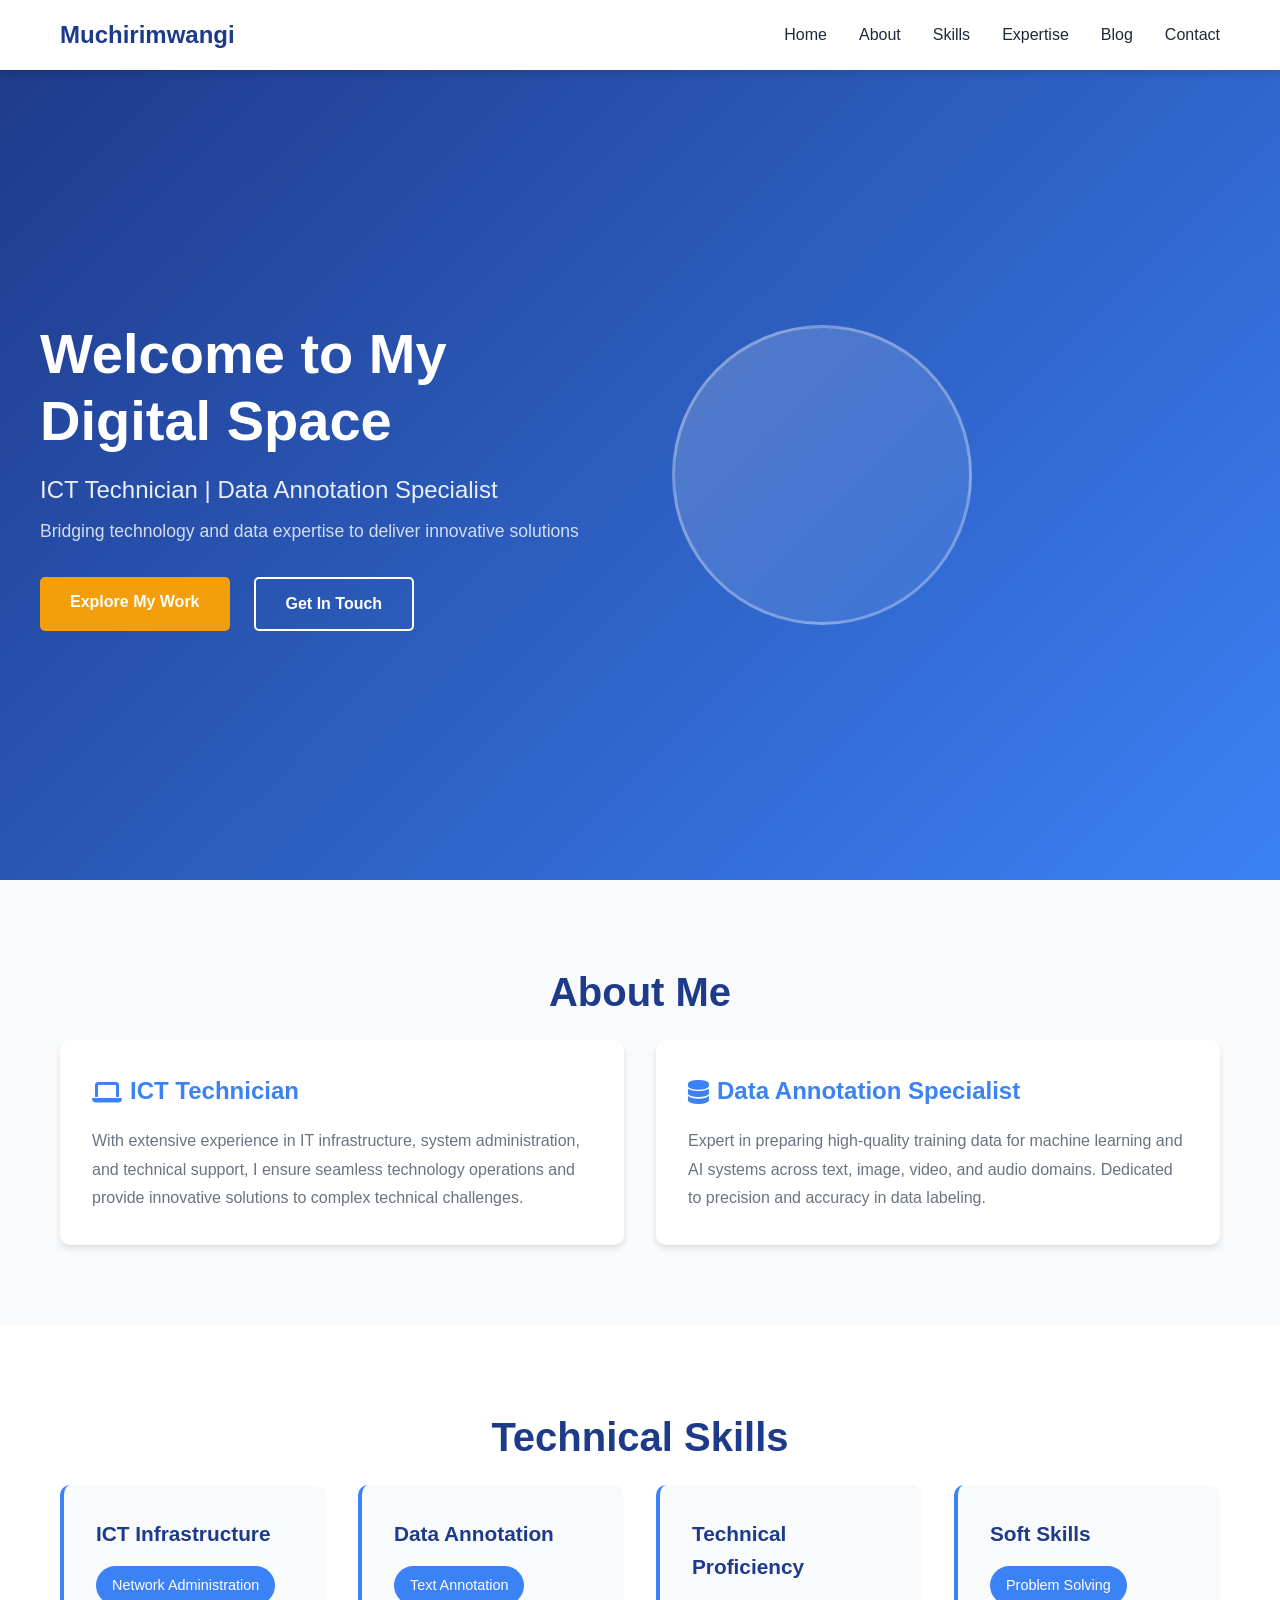
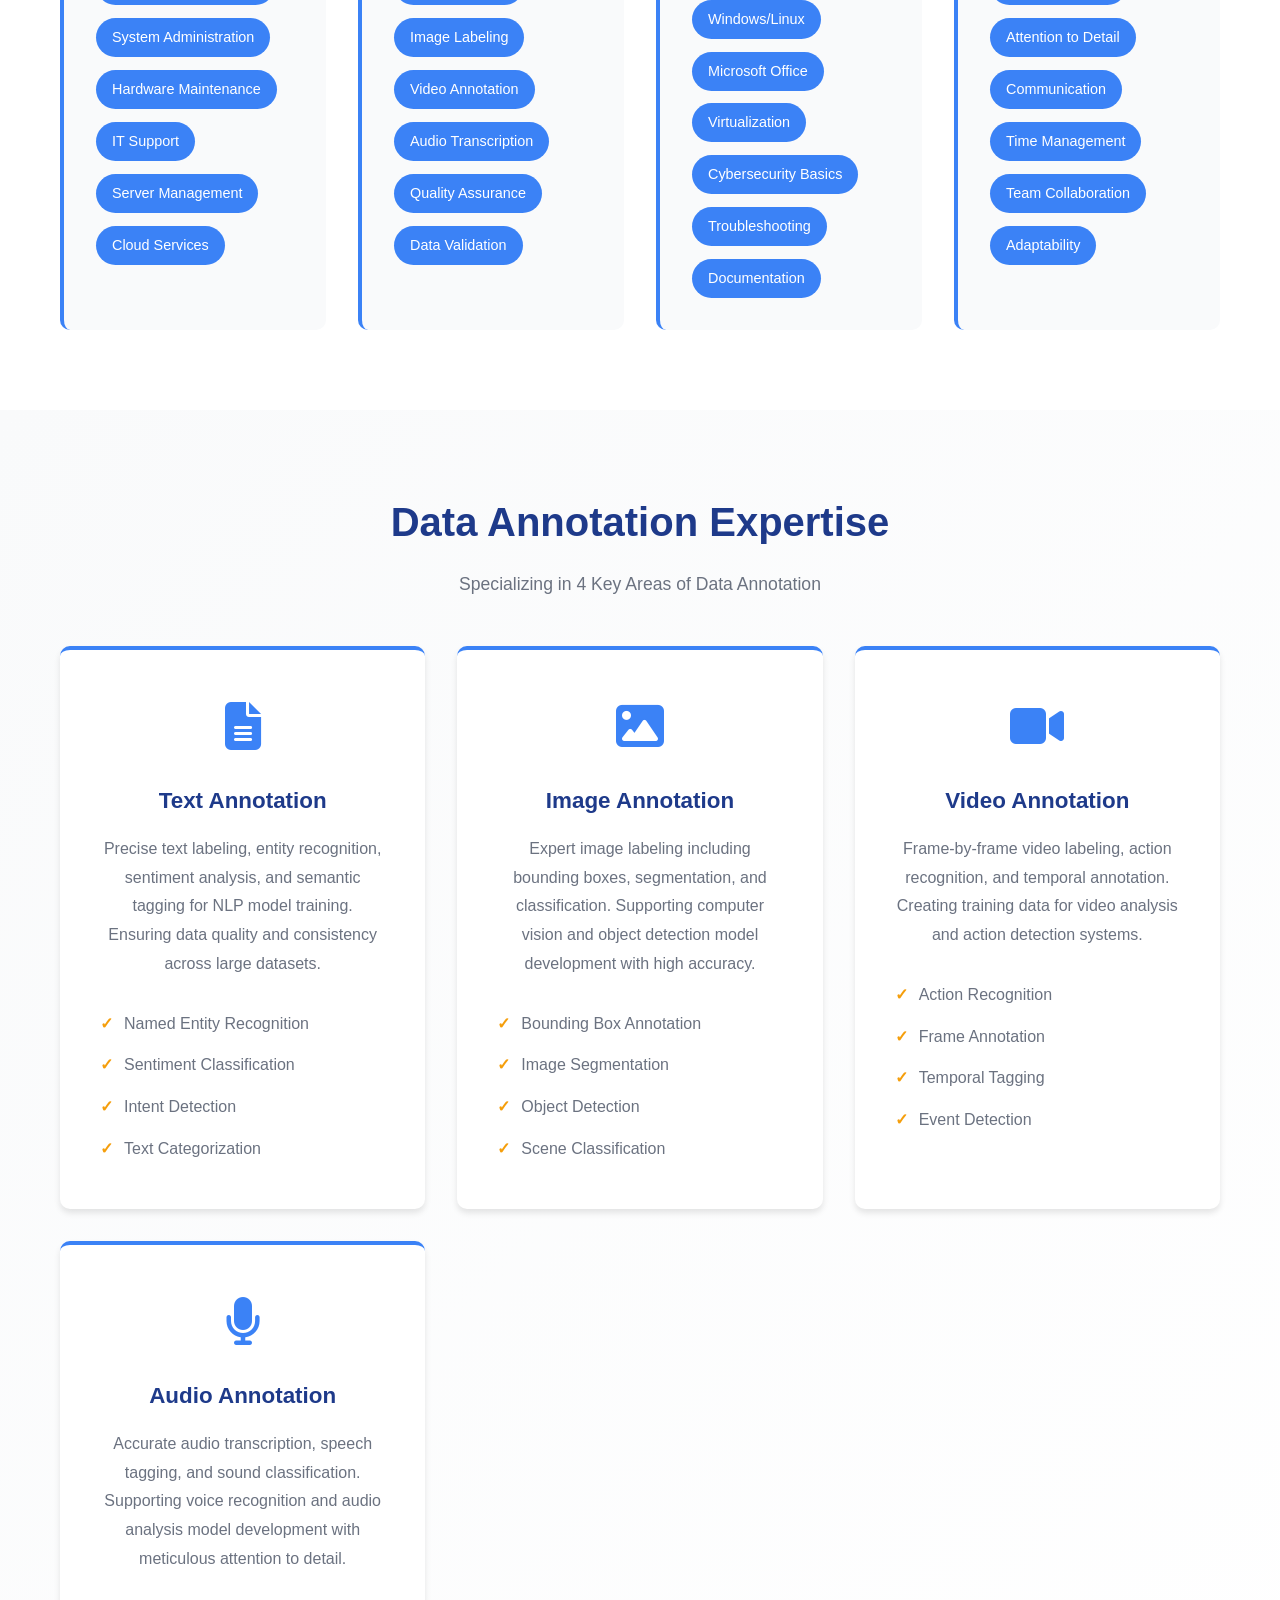
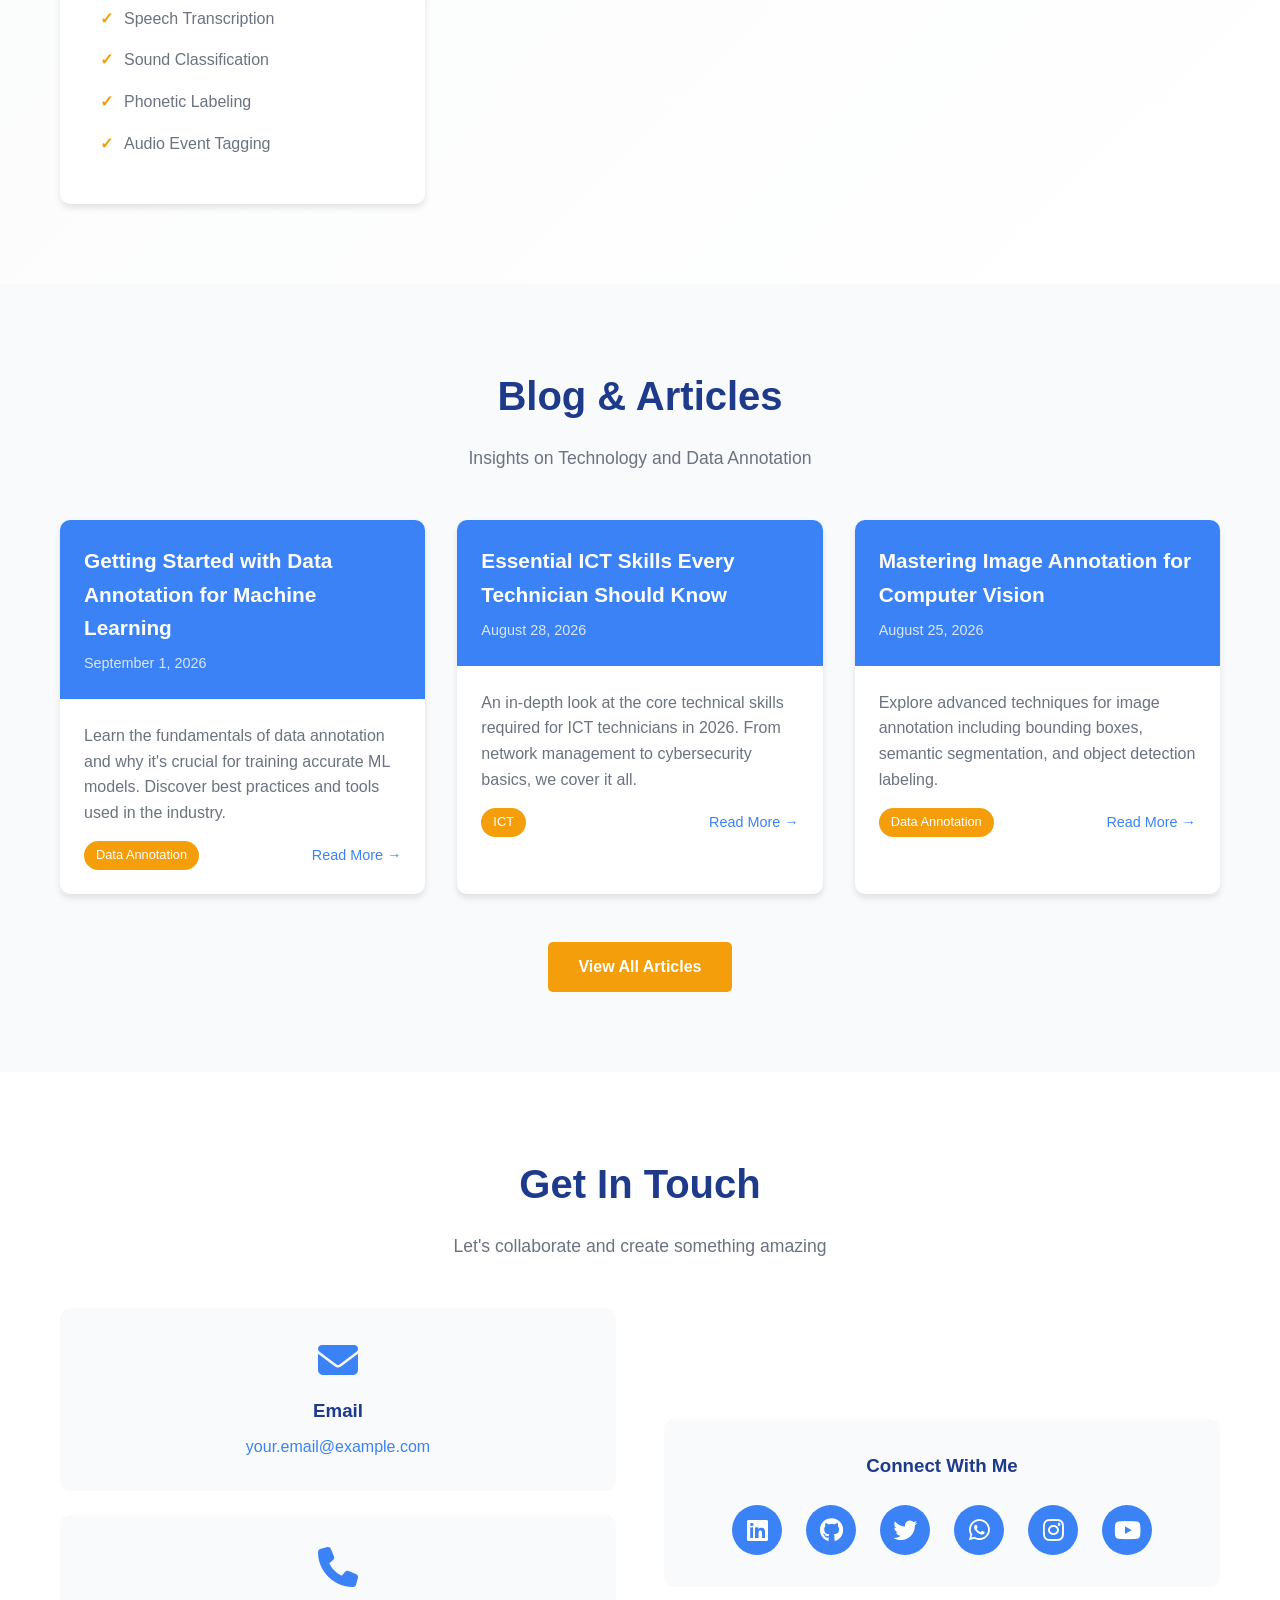
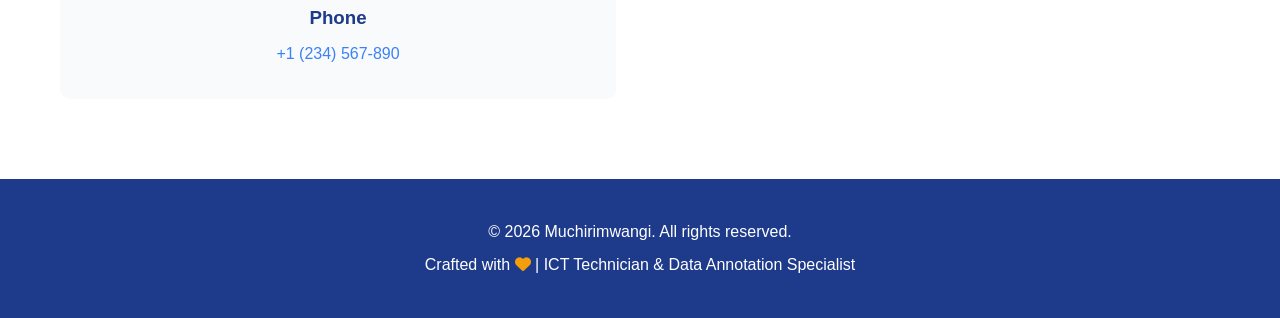
==== index.html @ f16fdf52 "Initial portfolio setup with hero section, skills, social icons, and blog functionality" ====
<!DOCTYPE html>
<html lang="en">
<head>
    <meta charset="UTF-8">
    <meta name="viewport" content="width=device-width, initial-scale=1.0">
    <title>Muchirimwangi - ICT Technician & Data Annotation Specialist</title>
    <link rel="stylesheet" href="css/styles.css">
    <link rel="stylesheet" href="https://cdnjs.cloudflare.com/ajax/libs/font-awesome/6.4.0/css/all.min.css">
</head>
<body>
    <!-- Navigation -->
    <nav class="navbar">
        <div class="container">
            <div class="logo">
                <h1>Muchirimwangi</h1>
            </div>
            <ul class="nav-links">
                <li><a href="#home">Home</a></li>
                <li><a href="#about">About</a></li>
                <li><a href="#skills">Skills</a></li>
                <li><a href="#expertise">Expertise</a></li>
                <li><a href="#blog">Blog</a></li>
                <li><a href="#contact">Contact</a></li>
            </ul>
            <div class="hamburger">
                <span></span>
                <span></span>
                <span></span>
            </div>
        </div>
    </nav>

    <!-- Hero Section -->
    <section id="home" class="hero">
        <div class="hero-content">
            <div class="hero-text">
                <h1 class="hero-title">Welcome to My Digital Space</h1>
                <p class="hero-subtitle">ICT Technician | Data Annotation Specialist</p>
                <p class="hero-description">Bridging technology and data expertise to deliver innovative solutions</p>
                <div class="hero-cta">
                    <a href="#about" class="btn btn-primary">Explore My Work</a>
                    <a href="#contact" class="btn btn-secondary">Get In Touch</a>
                </div>
            </div>
            <div class="hero-image">
                <div class="hero-avatar"></div>
            </div>
        </div>
    </section>

    <!-- About Section -->
    <section id="about" class="about">
        <div class="container">
            <h2 class="section-title">About Me</h2>
            <div class="about-content">
                <div class="about-card">
                    <h3><i class="fas fa-laptop"></i> ICT Technician</h3>
                    <p>With extensive experience in IT infrastructure, system administration, and technical support, I ensure seamless technology operations and provide innovative solutions to complex technical challenges.</p>
                </div>
                <div class="about-card">
                    <h3><i class="fas fa-database"></i> Data Annotation Specialist</h3>
                    <p>Expert in preparing high-quality training data for machine learning and AI systems across text, image, video, and audio domains. Dedicated to precision and accuracy in data labeling.</p>
                </div>
            </div>
        </div>
    </section>

    <!-- Skills Section -->
    <section id="skills" class="skills">
        <div class="container">
            <h2 class="section-title">Technical Skills</h2>
            <div class="skills-grid">
                <div class="skill-category">
                    <h3>ICT Infrastructure</h3>
                    <div class="skill-items">
                        <span class="skill-tag">Network Administration</span>
                        <span class="skill-tag">System Administration</span>
                        <span class="skill-tag">Hardware Maintenance</span>
                        <span class="skill-tag">IT Support</span>
                        <span class="skill-tag">Server Management</span>
                        <span class="skill-tag">Cloud Services</span>
                    </div>
                </div>
                <div class="skill-category">
                    <h3>Data Annotation</h3>
                    <div class="skill-items">
                        <span class="skill-tag">Text Annotation</span>
                        <span class="skill-tag">Image Labeling</span>
                        <span class="skill-tag">Video Annotation</span>
                        <span class="skill-tag">Audio Transcription</span>
                        <span class="skill-tag">Quality Assurance</span>
                        <span class="skill-tag">Data Validation</span>
                    </div>
                </div>
                <div class="skill-category">
                    <h3>Technical Proficiency</h3>
                    <div class="skill-items">
                        <span class="skill-tag">Windows/Linux</span>
                        <span class="skill-tag">Microsoft Office</span>
                        <span class="skill-tag">Virtualization</span>
                        <span class="skill-tag">Cybersecurity Basics</span>
                        <span class="skill-tag">Troubleshooting</span>
                        <span class="skill-tag">Documentation</span>
                    </div>
                </div>
                <div class="skill-category">
                    <h3>Soft Skills</h3>
                    <div class="skill-items">
                        <span class="skill-tag">Problem Solving</span>
                        <span class="skill-tag">Attention to Detail</span>
                        <span class="skill-tag">Communication</span>
                        <span class="skill-tag">Time Management</span>
                        <span class="skill-tag">Team Collaboration</span>
                        <span class="skill-tag">Adaptability</span>
                    </div>
                </div>
            </div>
        </div>
    </section>

    <!-- Expertise Section: Data Annotation 4 Key Areas -->
    <section id="expertise" class="expertise">
        <div class="container">
            <h2 class="section-title">Data Annotation Expertise</h2>
            <p class="section-subtitle">Specializing in 4 Key Areas of Data Annotation</p>
            <div class="expertise-grid">
                <div class="expertise-card">
                    <div class="expertise-icon">
                        <i class="fas fa-file-alt"></i>
                    </div>
                    <h3>Text Annotation</h3>
                    <p>Precise text labeling, entity recognition, sentiment analysis, and semantic tagging for NLP model training. Ensuring data quality and consistency across large datasets.</p>
                    <ul class="expertise-list">
                        <li>Named Entity Recognition</li>
                        <li>Sentiment Classification</li>
                        <li>Intent Detection</li>
                        <li>Text Categorization</li>
                    </ul>
                </div>
                <div class="expertise-card">
                    <div class="expertise-icon">
                        <i class="fas fa-image"></i>
                    </div>
                    <h3>Image Annotation</h3>
                    <p>Expert image labeling including bounding boxes, segmentation, and classification. Supporting computer vision and object detection model development with high accuracy.</p>
                    <ul class="expertise-list">
                        <li>Bounding Box Annotation</li>
                        <li>Image Segmentation</li>
                        <li>Object Detection</li>
                        <li>Scene Classification</li>
                    </ul>
                </div>
                <div class="expertise-card">
                    <div class="expertise-icon">
                        <i class="fas fa-video"></i>
                    </div>
                    <h3>Video Annotation</h3>
                    <p>Frame-by-frame video labeling, action recognition, and temporal annotation. Creating training data for video analysis and action detection systems.</p>
                    <ul class="expertise-list">
                        <li>Action Recognition</li>
                        <li>Frame Annotation</li>
                        <li>Temporal Tagging</li>
                        <li>Event Detection</li>
                    </ul>
                </div>
                <div class="expertise-card">
                    <div class="expertise-icon">
                        <i class="fas fa-microphone"></i>
                    </div>
                    <h3>Audio Annotation</h3>
                    <p>Accurate audio transcription, speech tagging, and sound classification. Supporting voice recognition and audio analysis model development with meticulous attention to detail.</p>
                    <ul class="expertise-list">
                        <li>Speech Transcription</li>
                        <li>Sound Classification</li>
                        <li>Phonetic Labeling</li>
                        <li>Audio Event Tagging</li>
                    </ul>
                </div>
            </div>
        </div>
    </section>

    <!-- Blog Section -->
    <section id="blog" class="blog">
        <div class="container">
            <h2 class="section-title">Blog & Articles</h2>
            <p class="section-subtitle">Insights on Technology and Data Annotation</p>
            <div class="blog-grid" id="blog-grid">
                <!-- Blog posts will be loaded here from blog.js -->
            </div>
            <div class="blog-cta">
                <a href="blog.html" class="btn btn-primary">View All Articles</a>
            </div>
        </div>
    </section>

    <!-- Contact Section -->
    <section id="contact" class="contact">
        <div class="container">
            <h2 class="section-title">Get In Touch</h2>
            <p class="section-subtitle">Let's collaborate and create something amazing</p>
            <div class="contact-content">
                <div class="contact-info">
                    <div class="info-card">
                        <i class="fas fa-envelope"></i>
                        <h3>Email</h3>
                        <p><a href="mailto:your.email@example.com">your.email@example.com</a></p>
                    </div>
                    <div class="info-card">
                        <i class="fas fa-phone"></i>
                        <h3>Phone</h3>
                        <p><a href="tel:+1234567890">+1 (234) 567-890</a></p>
                    </div>
                </div>
                <div class="social-links">
                    <h3>Connect With Me</h3>
                    <div class="social-icons">
                        <a href="https://linkedin.com" target="_blank" rel="noopener noreferrer" title="LinkedIn">
                            <i class="fab fa-linkedin"></i>
                        </a>
                        <a href="https://github.com/muchirimwangi" target="_blank" rel="noopener noreferrer" title="GitHub">
                            <i class="fab fa-github"></i>
                        </a>
                        <a href="https://twitter.com" target="_blank" rel="noopener noreferrer" title="Twitter">
                            <i class="fab fa-twitter"></i>
                        </a>
                        <a href="https://whatsapp.com" target="_blank" rel="noopener noreferrer" title="WhatsApp">
                            <i class="fab fa-whatsapp"></i>
                        </a>
                        <a href="https://instagram.com" target="_blank" rel="noopener noreferrer" title="Instagram">
                            <i class="fab fa-instagram"></i>
                        </a>
                        <a href="https://youtube.com" target="_blank" rel="noopener noreferrer" title="YouTube">
                            <i class="fab fa-youtube"></i>
                        </a>
                    </div>
                </div>
            </div>
        </div>
    </section>

    <!-- Footer -->
    <footer class="footer">
        <div class="container">
            <p>&copy; 2026 Muchirimwangi. All rights reserved.</p>
            <p>Crafted with <i class="fas fa-heart"></i> | ICT Technician & Data Annotation Specialist</p>
        </div>
    </footer>

    <script src="js/script.js"></script>
    <script src="js/blog.js"></script>
</body>
</html>
---- css/styles.css ----
:root {
    --primary-color: #1e3a8a;
    --secondary-color: #3b82f6;
    --accent-color: #f59e0b;
    --text-color: #1f2937;
    --light-text: #6b7280;
    --bg-light: #f9fafb;
    --bg-white: #ffffff;
    --border-color: #e5e7eb;
    --shadow: 0 1px 3px rgba(0, 0, 0, 0.1);
    --shadow-md: 0 4px 6px rgba(0, 0, 0, 0.1);
    --shadow-lg: 0 10px 25px rgba(0, 0, 0, 0.1);
}

* {
    margin: 0;
    padding: 0;
    box-sizing: border-box;
}

html {
    scroll-behavior: smooth;
}

body {
    font-family: 'Segoe UI', Tahoma, Geneva, Verdana, sans-serif;
    color: var(--text-color);
    line-height: 1.6;
    background-color: var(--bg-white);
}

.container {
    max-width: 1200px;
    margin: 0 auto;
    padding: 0 20px;
}

/* Navigation */
.navbar {
    background-color: var(--bg-white);
    box-shadow: var(--shadow-md);
    position: sticky;
    top: 0;
    z-index: 100;
}

.navbar .container {
    display: flex;
    justify-content: space-between;
    align-items: center;
    padding: 1rem 20px;
}

.logo h1 {
    font-size: 1.5rem;
    color: var(--primary-color);
    font-weight: 700;
}

.nav-links {
    display: flex;
    list-style: none;
    gap: 2rem;
}

.nav-links a {
    text-decoration: none;
    color: var(--text-color);
    font-weight: 500;
    transition: color 0.3s ease;
}

.nav-links a:hover {
    color: var(--secondary-color);
}

.hamburger {
    display: none;
    flex-direction: column;
    cursor: pointer;
}

.hamburger span {
    width: 25px;
    height: 3px;
    background-color: var(--primary-color);
    margin: 5px 0;
    transition: 0.3s;
}

/* Hero Section */
.hero {
    background: linear-gradient(135deg, var(--primary-color) 0%, var(--secondary-color) 100%);
    color: white;
    padding: 100px 20px;
    min-height: 90vh;
    display: flex;
    align-items: center;
}

.hero-content {
    display: grid;
    grid-template-columns: 1fr 1fr;
    gap: 4rem;
    align-items: center;
    max-width: 1200px;
    margin: 0 auto;
}

.hero-text h1 {
    font-size: 3.5rem;
    font-weight: 800;
    margin-bottom: 1rem;
    line-height: 1.2;
}

.hero-subtitle {
    font-size: 1.5rem;
    margin-bottom: 0.5rem;
    opacity: 0.9;
}

.hero-description {
    font-size: 1.1rem;
    margin-bottom: 2rem;
    opacity: 0.8;
}

.hero-cta {
    display: flex;
    gap: 1.5rem;
    flex-wrap: wrap;
}

.btn {
    padding: 12px 30px;
    font-size: 1rem;
    border-radius: 5px;
    text-decoration: none;
    font-weight: 600;
    transition: all 0.3s ease;
    cursor: pointer;
    border: none;
    display: inline-block;
}

.btn-primary {
    background-color: var(--accent-color);
    color: white;
}

.btn-primary:hover {
    background-color: #d97706;
    transform: translateY(-2px);
    box-shadow: var(--shadow-lg);
}

.btn-secondary {
    background-color: transparent;
    color: white;
    border: 2px solid white;
}

.btn-secondary:hover {
    background-color: white;
    color: var(--primary-color);
}

.hero-avatar {
    width: 300px;
    height: 300px;
    background: linear-gradient(135deg, rgba(255, 255, 255, 0.2), rgba(255, 255, 255, 0.05));
    border-radius: 50%;
    display: flex;
    align-items: center;
    justify-content: center;
    font-size: 4rem;
    border: 3px solid rgba(255, 255, 255, 0.3);
}

/* Sections */
section {
    padding: 80px 20px;
}

.section-title {
    font-size: 2.5rem;
    font-weight: 800;
    color: var(--primary-color);
    margin-bottom: 1rem;
    text-align: center;
}

.section-subtitle {
    text-align: center;
    color: var(--light-text);
    font-size: 1.1rem;
    margin-bottom: 3rem;
}

/* About Section */
.about {
    background-color: var(--bg-light);
}

.about-content {
    display: grid;
    grid-template-columns: repeat(auto-fit, minmax(300px, 1fr));
    gap: 2rem;
}

.about-card {
    background-color: var(--bg-white);
    padding: 2rem;
    border-radius: 10px;
    box-shadow: var(--shadow-md);
    transition: transform 0.3s ease, box-shadow 0.3s ease;
}

.about-card:hover {
    transform: translateY(-5px);
    box-shadow: var(--shadow-lg);
}

.about-card h3 {
    color: var(--secondary-color);
    font-size: 1.5rem;
    margin-bottom: 1rem;
    display: flex;
    align-items: center;
    gap: 0.5rem;
}

.about-card p {
    color: var(--light-text);
    line-height: 1.8;
}

/* Skills Section */
.skills {
    background-color: var(--bg-white);
}

.skills-grid {
    display: grid;
    grid-template-columns: repeat(auto-fit, minmax(250px, 1fr));
    gap: 2rem;
}

.skill-category {
    background-color: var(--bg-light);
    padding: 2rem;
    border-radius: 10px;
    border-left: 4px solid var(--secondary-color);
}

.skill-category h3 {
    color: var(--primary-color);
    margin-bottom: 1rem;
    font-size: 1.3rem;
}

.skill-items {
    display: flex;
    flex-wrap: wrap;
    gap: 0.8rem;
}

.skill-tag {
    background-color: var(--secondary-color);
    color: white;
    padding: 0.5rem 1rem;
    border-radius: 20px;
    font-size: 0.9rem;
    font-weight: 500;
}

/* Expertise Section */
.expertise {
    background: linear-gradient(135deg, var(--bg-light) 0%, var(--bg-white) 100%);
}

.expertise-grid {
    display: grid;
    grid-template-columns: repeat(auto-fit, minmax(280px, 1fr));
    gap: 2rem;
    margin-top: 3rem;
}

.expertise-card {
    background-color: var(--bg-white);
    padding: 2.5rem;
    border-radius: 10px;
    box-shadow: var(--shadow-md);
    transition: all 0.3s ease;
    text-align: center;
    border-top: 4px solid var(--secondary-color);
}

.expertise-card:hover {
    transform: translateY(-10px);
    box-shadow: var(--shadow-lg);
    border-top-color: var(--accent-color);
}

.expertise-icon {
    font-size: 3rem;
    color: var(--secondary-color);
    margin-bottom: 1rem;
}

.expertise-card h3 {
    color: var(--primary-color);
    font-size: 1.4rem;
    margin-bottom: 1rem;
}

.expertise-card p {
    color: var(--light-text);
    margin-bottom: 1.5rem;
    line-height: 1.8;
}

.expertise-list {
    list-style: none;
    text-align: left;
    color: var(--light-text);
}

.expertise-list li {
    padding: 0.5rem 0;
    padding-left: 1.5rem;
    position: relative;
}

.expertise-list li:before {
    content: "✓";
    position: absolute;
    left: 0;
    color: var(--accent-color);
    font-weight: bold;
}

/* Blog Section */
.blog {
    background-color: var(--bg-light);
}

.blog-grid {
    display: grid;
    grid-template-columns: repeat(auto-fill, minmax(300px, 1fr));
    gap: 2rem;
    margin-bottom: 3rem;
}

.blog-card {
    background-color: var(--bg-white);
    border-radius: 10px;
    overflow: hidden;
    box-shadow: var(--shadow-md);
    transition: all 0.3s ease;
}

.blog-card:hover {
    transform: translateY(-8px);
    box-shadow: var(--shadow-lg);
}

.blog-card-header {
    background-color: var(--secondary-color);
    color: white;
    padding: 1.5rem;
    min-height: 100px;
    display: flex;
    flex-direction: column;
    justify-content: center;
}

.blog-card-title {
    font-size: 1.3rem;
    font-weight: 700;
    margin-bottom: 0.5rem;
}

.blog-card-date {
    font-size: 0.9rem;
    opacity: 0.8;
}

.blog-card-body {
    padding: 1.5rem;
}

.blog-card-excerpt {
    color: var(--light-text);
    margin-bottom: 1rem;
    line-height: 1.6;
}

.blog-card-meta {
    display: flex;
    justify-content: space-between;
    align-items: center;
    color: var(--light-text);
    font-size: 0.9rem;
}

.blog-category {
    display: inline-block;
    background-color: var(--accent-color);
    color: white;
    padding: 0.25rem 0.75rem;
    border-radius: 15px;
    font-size: 0.8rem;
}

.blog-cta {
    text-align: center;
}

/* Blog Page */
.blog-header {
    background: linear-gradient(135deg, var(--primary-color) 0%, var(--secondary-color) 100%);
    color: white;
    padding: 60px 20px;
    text-align: center;
}

.blog-header h1 {
    font-size: 2.5rem;
    margin-bottom: 0.5rem;
}

.blog-section {
    padding: 60px 20px;
}

.blog-posts {
    display: grid;
    gap: 2rem;
}

.blog-post {
    background-color: var(--bg-white);
    padding: 2rem;
    border-radius: 10px;
    box-shadow: var(--shadow-md);
    border-left: 4px solid var(--secondary-color);
}

.blog-post h2 {
    color: var(--primary-color);
    font-size: 2rem;
    margin-bottom: 0.5rem;
}

.blog-post-meta {
    display: flex;
    gap: 1rem;
    margin-bottom: 1.5rem;
    color: var(--light-text);
    font-size: 0.9rem;
}

.blog-post-content {
    color: var(--light-text);
    line-height: 1.8;
}

/* Contact Section */
.contact {
    background-color: var(--bg-white);
}

.contact-content {
    display: grid;
    grid-template-columns: repeat(auto-fit, minmax(300px, 1fr));
    gap: 3rem;
    align-items: center;
}

.contact-info {
    display: grid;
    gap: 1.5rem;
}

.info-card {
    background-color: var(--bg-light);
    padding: 2rem;
    border-radius: 10px;
    text-align: center;
}

.info-card i {
    font-size: 2.5rem;
    color: var(--secondary-color);
    margin-bottom: 1rem;
}

.info-card h3 {
    color: var(--primary-color);
    margin-bottom: 0.5rem;
}

.info-card a {
    color: var(--secondary-color);
    text-decoration: none;
    font-weight: 500;
}

.info-card a:hover {
    text-decoration: underline;
}

.social-links {
    background-color: var(--bg-light);
    padding: 2rem;
    border-radius: 10px;
}

.social-links h3 {
    color: var(--primary-color);
    margin-bottom: 1.5rem;
    text-align: center;
}

.social-icons {
    display: flex;
    justify-content: center;
    gap: 1.5rem;
    flex-wrap: wrap;
}

.social-icons a {
    width: 50px;
    height: 50px;
    display: flex;
    align-items: center;
    justify-content: center;
    background-color: var(--secondary-color);
    color: white;
    border-radius: 50%;
    text-decoration: none;
    font-size: 1.5rem;
    transition: all 0.3s ease;
}

.social-icons a:hover {
    background-color: var(--accent-color);
    transform: translateY(-5px);
}

/* Footer */
.footer {
    background-color: var(--primary-color);
    color: white;
    padding: 2rem 20px;
    text-align: center;
}

.footer p {
    margin: 0.5rem 0;
}

.footer i {
    color: var(--accent-color);
}

/* Responsive Design */
@media (max-width: 768px) {
    .hero-content {
        grid-template-columns: 1fr;
        padding: 20px;
    }

    .hero-text h1 {
        font-size: 2.5rem;
    }

    .nav-links {
        display: none;
    }

    .hamburger {
        display: flex;
    }

    .section-title {
        font-size: 2rem;
    }

    .expertise-grid {
        grid-template-columns: 1fr;
    }

    .blog-grid {
        grid-template-columns: 1fr;
    }

    .contact-content {
        grid-template-columns: 1fr;
    }

    .hero-avatar {
        width: 200px;
        height: 200px;
    }
}

@media (max-width: 480px) {
    .hero-text h1 {
        font-size: 2rem;
    }

    .hero-subtitle {
        font-size: 1.2rem;
    }

    .hero-cta {
        flex-direction: column;
    }

    .btn {
        width: 100%;
        text-align: center;
    }

    .social-icons {
        gap: 1rem;
    }

    .social-icons a {
        width: 40px;
        height: 40px;
        font-size: 1.2rem;
    }
}
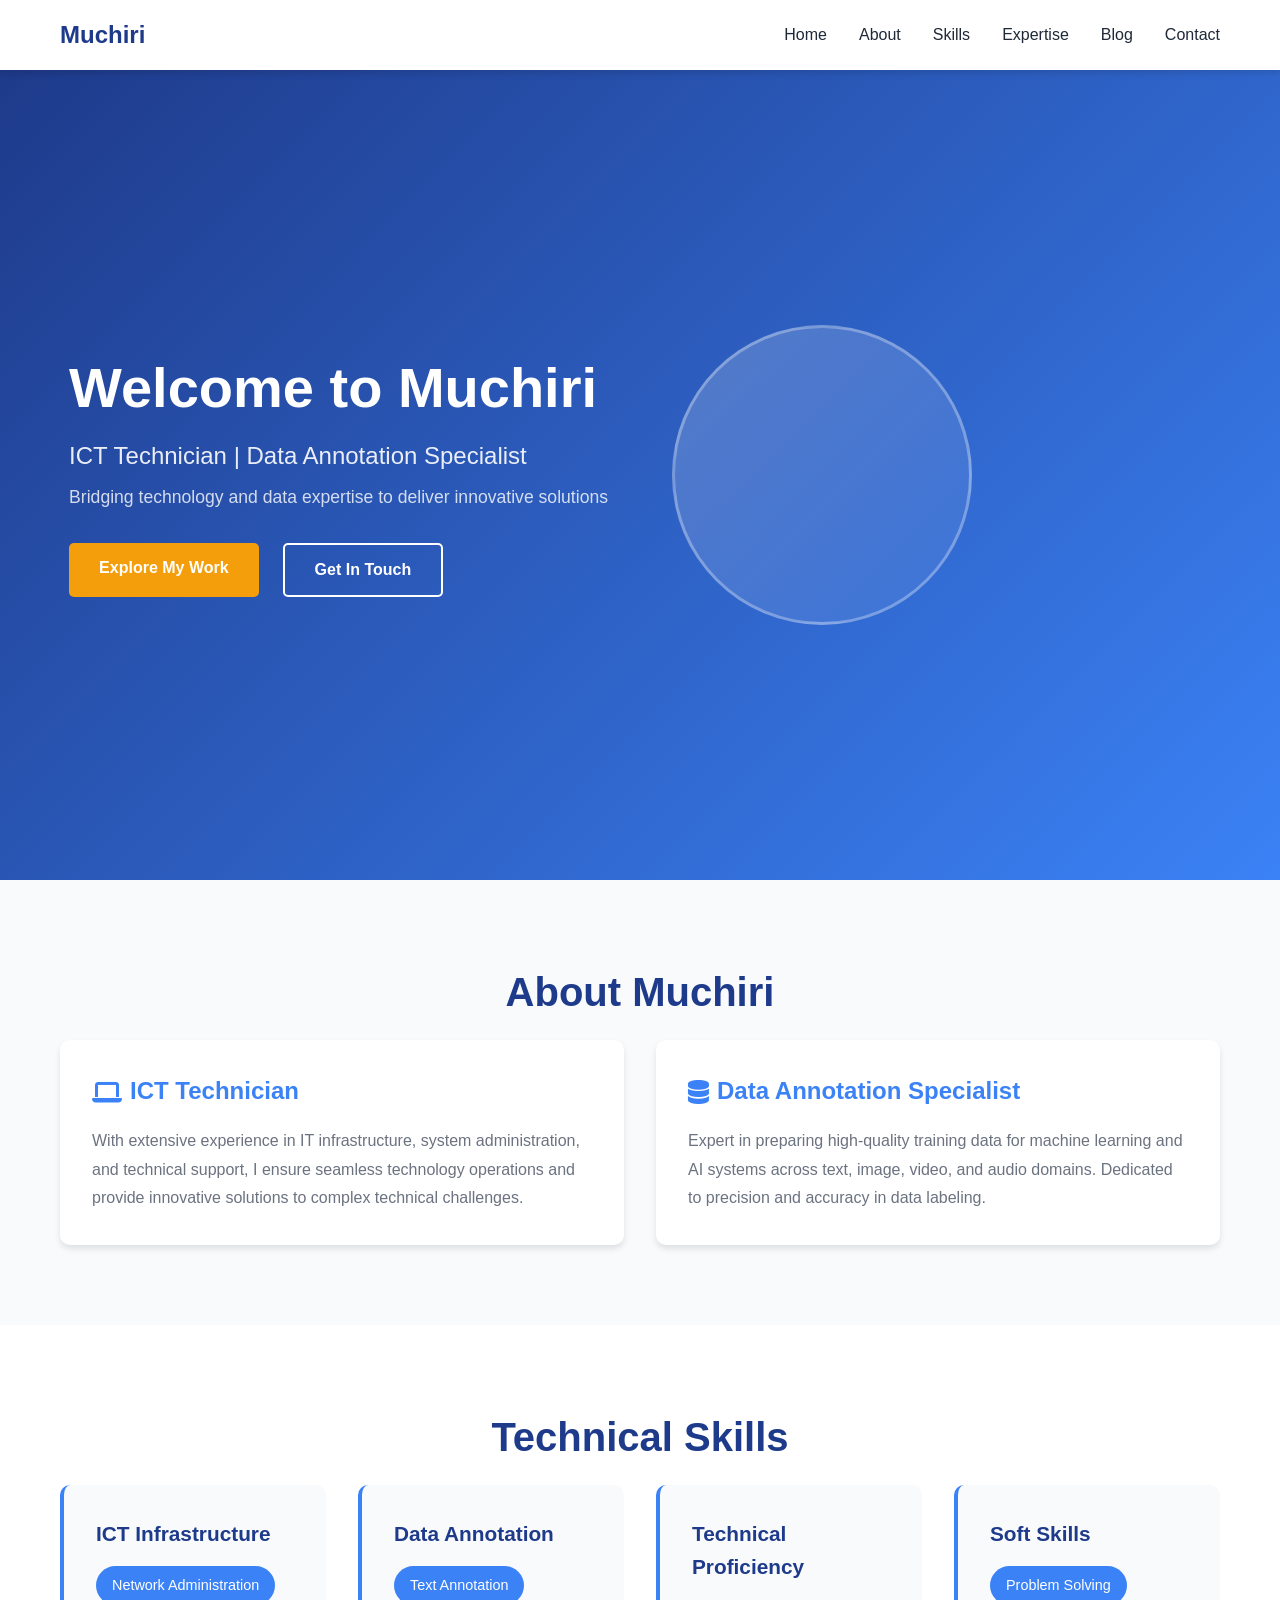
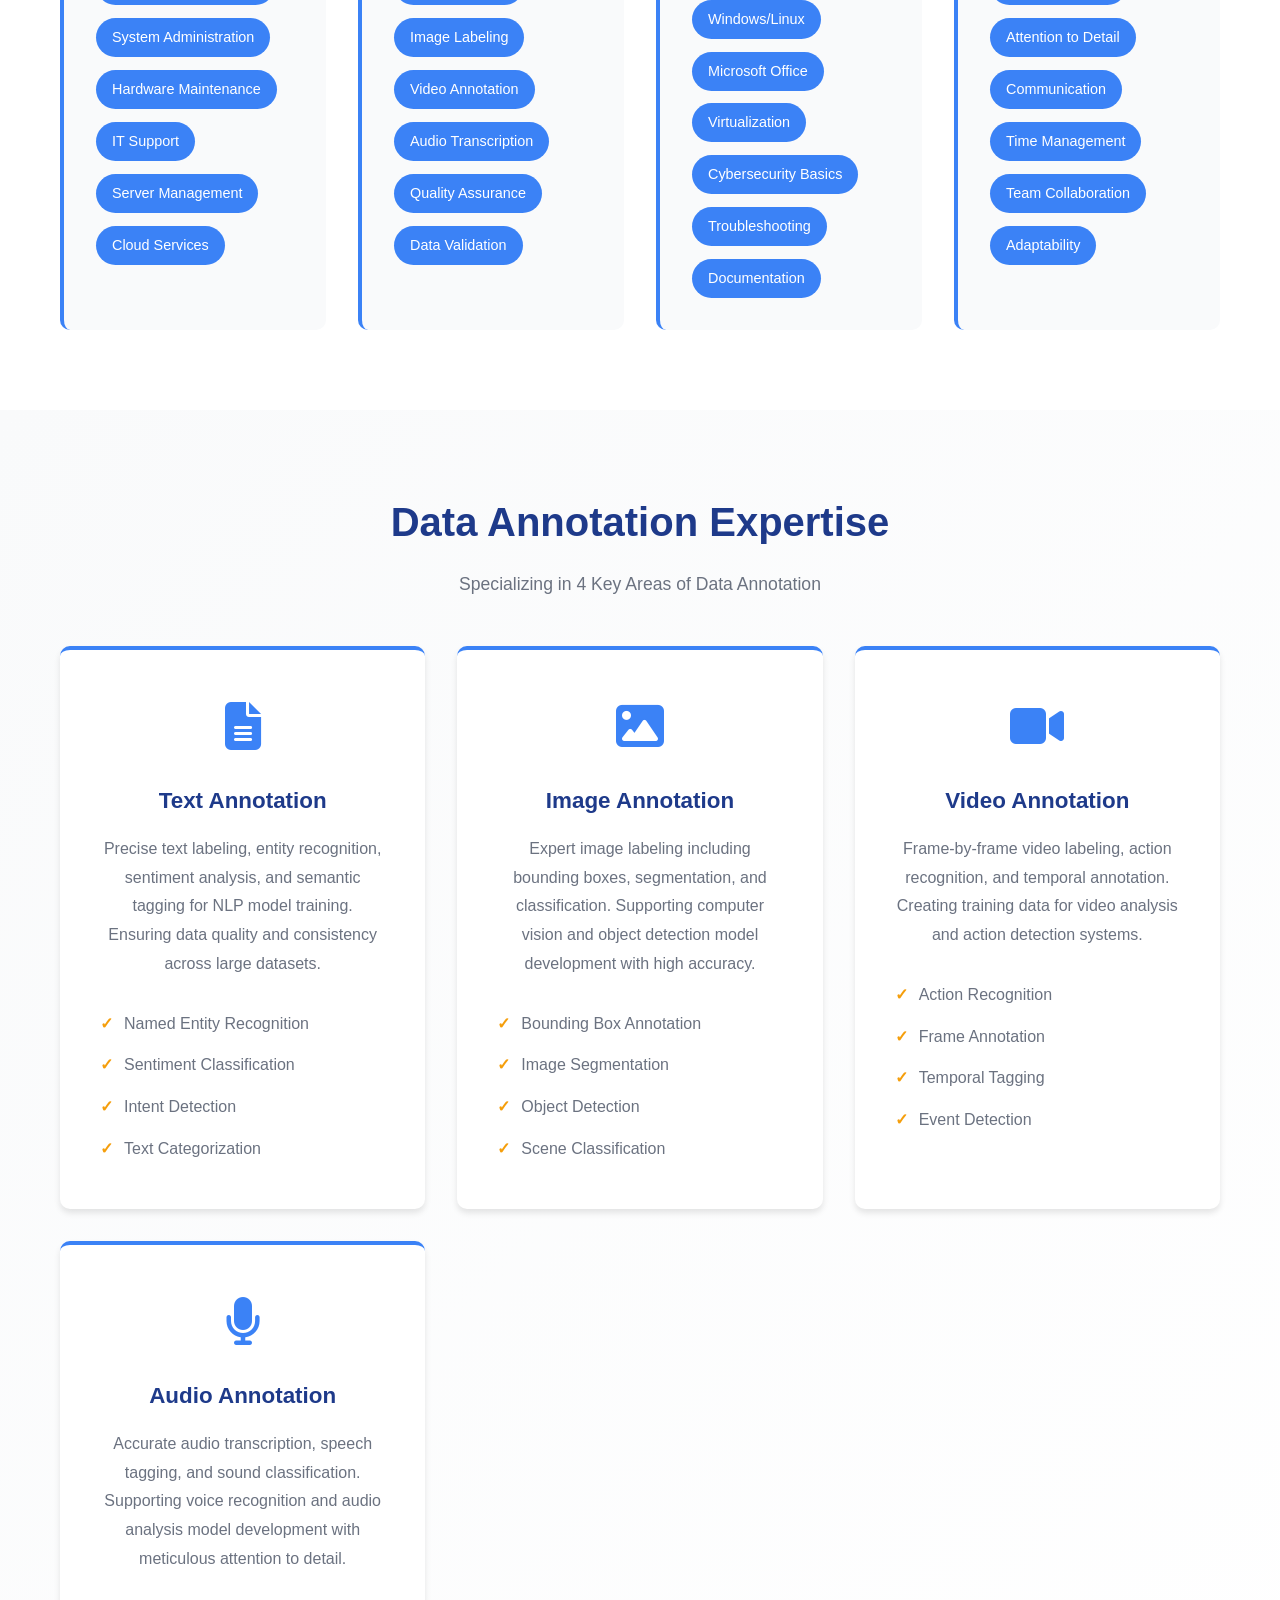
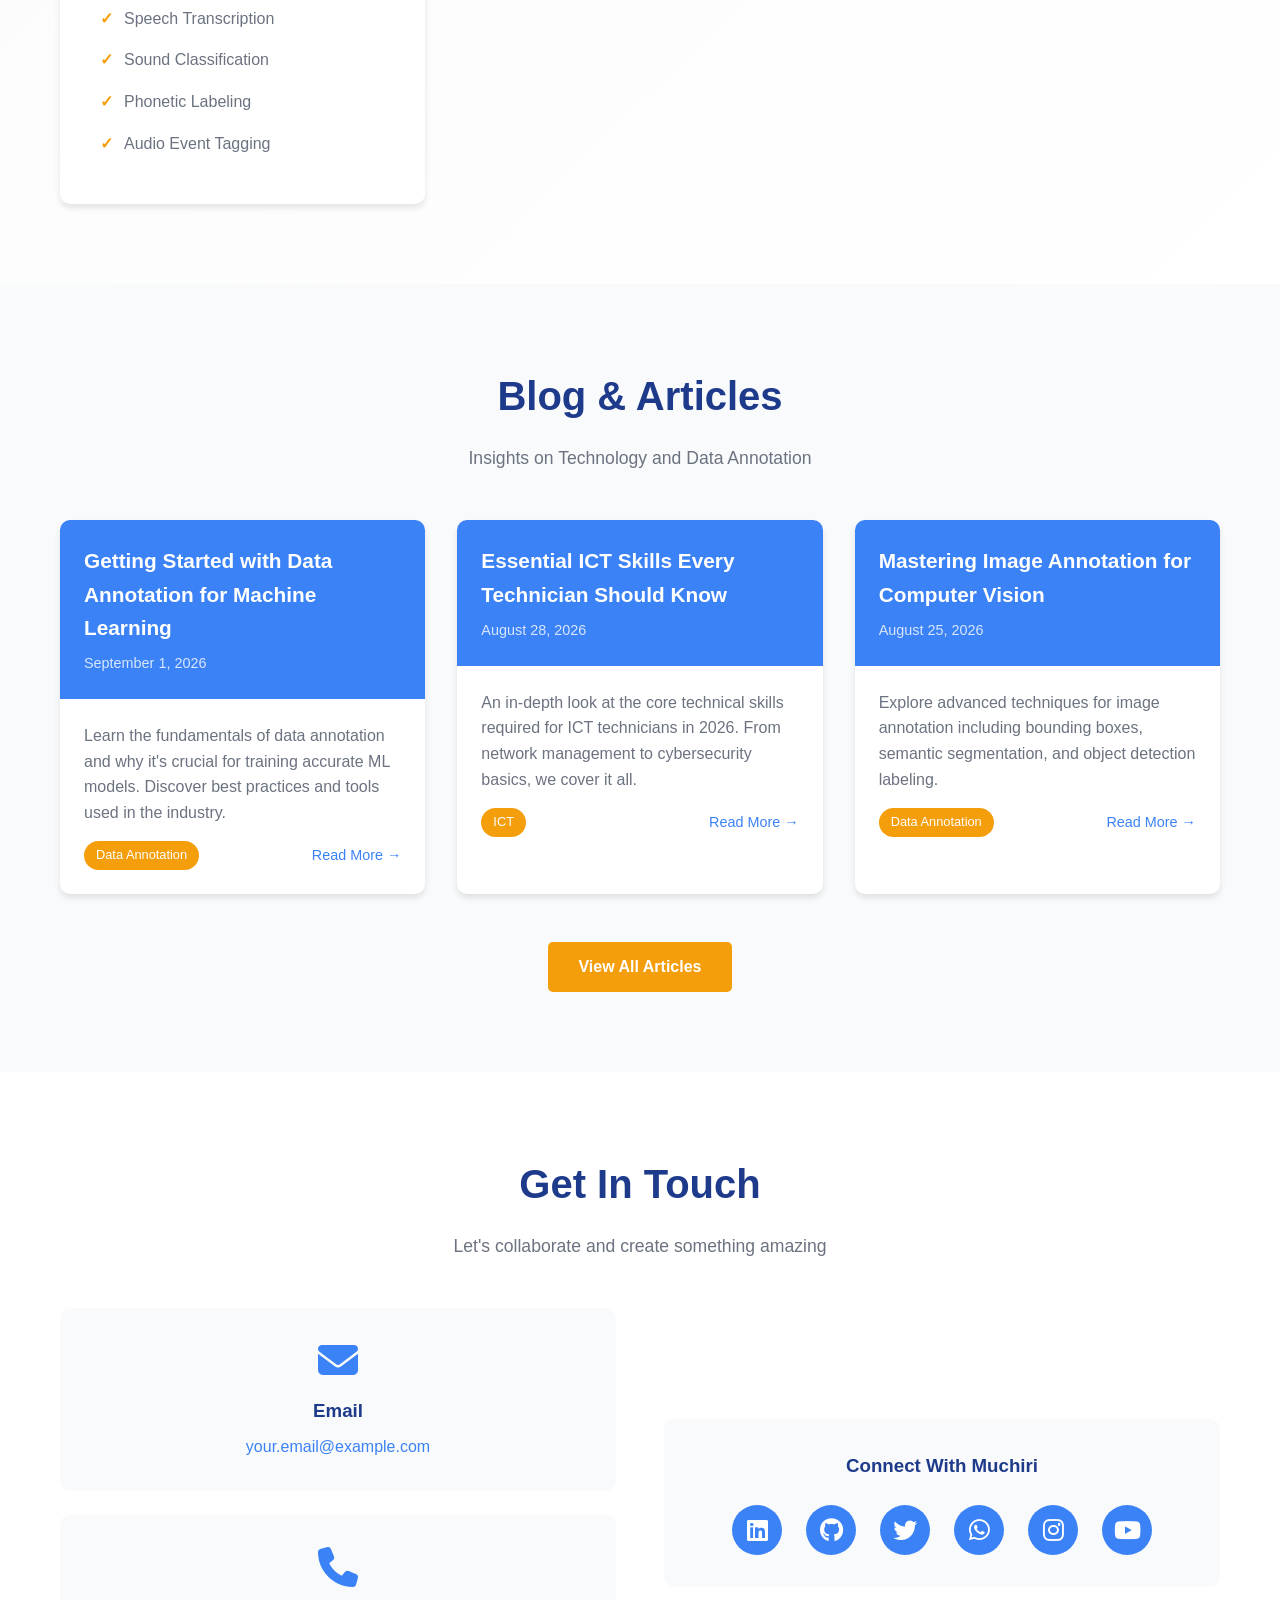
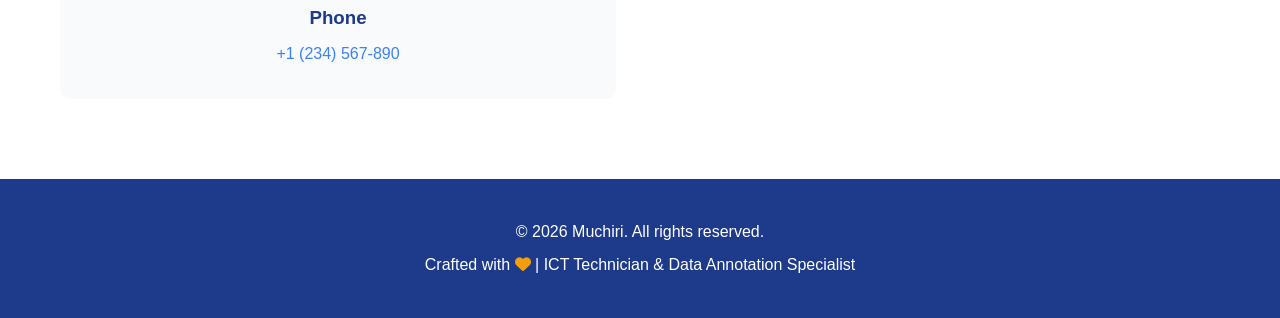
==== commit 97c7f961: "Update index.html branding to Muchiri" ====
--- a/index.html
+++ b/index.html
@@ -3,7 +3,7 @@
 <head>
     <meta charset="UTF-8">
     <meta name="viewport" content="width=device-width, initial-scale=1.0">
-    <title>Muchirimwangi - ICT Technician & Data Annotation Specialist</title>
+    <title>Muchiri - ICT Technician & Data Annotation Specialist</title>
     <link rel="stylesheet" href="css/styles.css">
     <link rel="stylesheet" href="https://cdnjs.cloudflare.com/ajax/libs/font-awesome/6.4.0/css/all.min.css">
 </head>
@@ -12,7 +12,7 @@
     <nav class="navbar">
         <div class="container">
             <div class="logo">
-                <h1>Muchirimwangi</h1>
+                <h1>Muchiri</h1>
             </div>
             <ul class="nav-links">
                 <li><a href="#home">Home</a></li>
@@ -34,7 +34,7 @@
     <section id="home" class="hero">
         <div class="hero-content">
             <div class="hero-text">
-                <h1 class="hero-title">Welcome to My Digital Space</h1>
+                <h1 class="hero-title">Welcome to Muchiri</h1>
                 <p class="hero-subtitle">ICT Technician | Data Annotation Specialist</p>
                 <p class="hero-description">Bridging technology and data expertise to deliver innovative solutions</p>
                 <div class="hero-cta">
@@ -51,7 +51,7 @@
     <!-- About Section -->
     <section id="about" class="about">
         <div class="container">
-            <h2 class="section-title">About Me</h2>
+            <h2 class="section-title">About Muchiri</h2>
             <div class="about-content">
                 <div class="about-card">
                     <h3><i class="fas fa-laptop"></i> ICT Technician</h3>
@@ -213,7 +213,7 @@
                     </div>
                 </div>
                 <div class="social-links">
-                    <h3>Connect With Me</h3>
+                    <h3>Connect With Muchiri</h3>
                     <div class="social-icons">
                         <a href="https://linkedin.com" target="_blank" rel="noopener noreferrer" title="LinkedIn">
                             <i class="fab fa-linkedin"></i>
@@ -242,7 +242,7 @@
     <!-- Footer -->
     <footer class="footer">
         <div class="container">
-            <p>&copy; 2026 Muchirimwangi. All rights reserved.</p>
+            <p>&copy; 2026 Muchiri. All rights reserved.</p>
             <p>Crafted with <i class="fas fa-heart"></i> | ICT Technician & Data Annotation Specialist</p>
         </div>
     </footer>
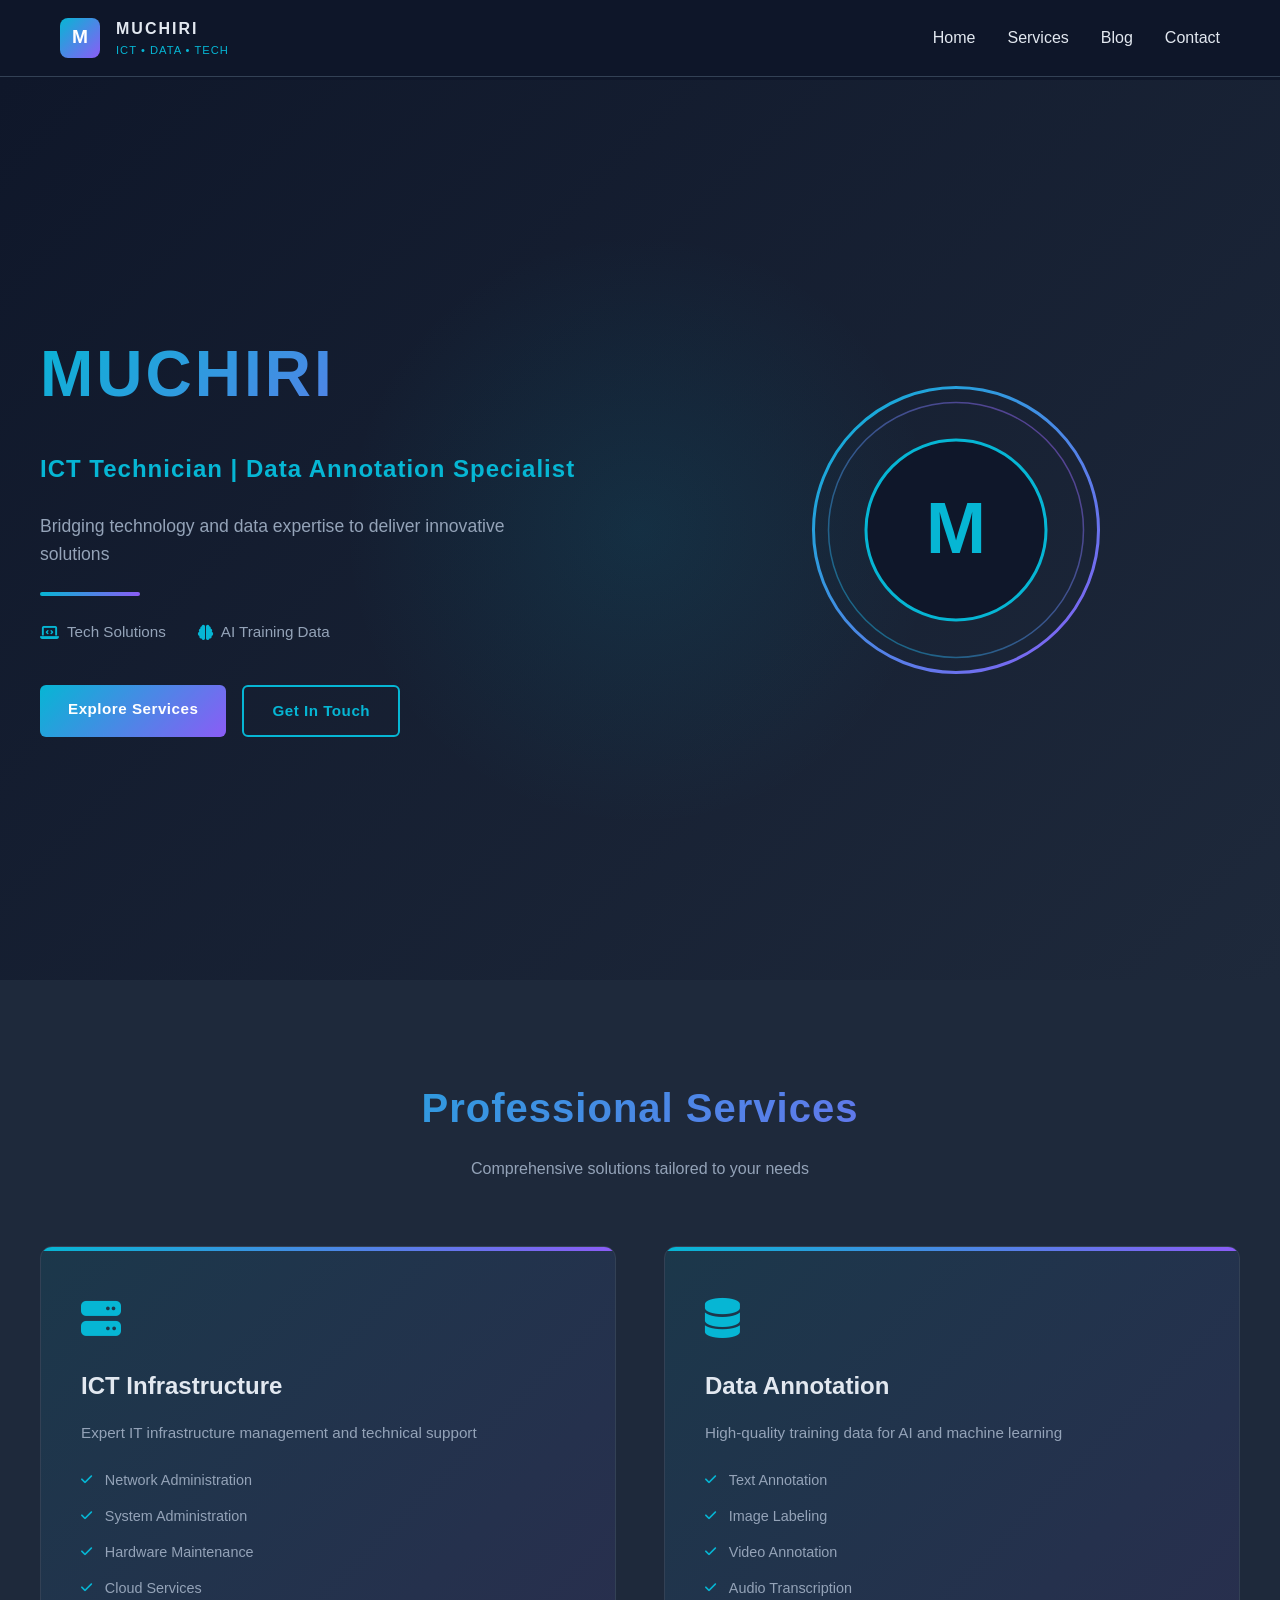
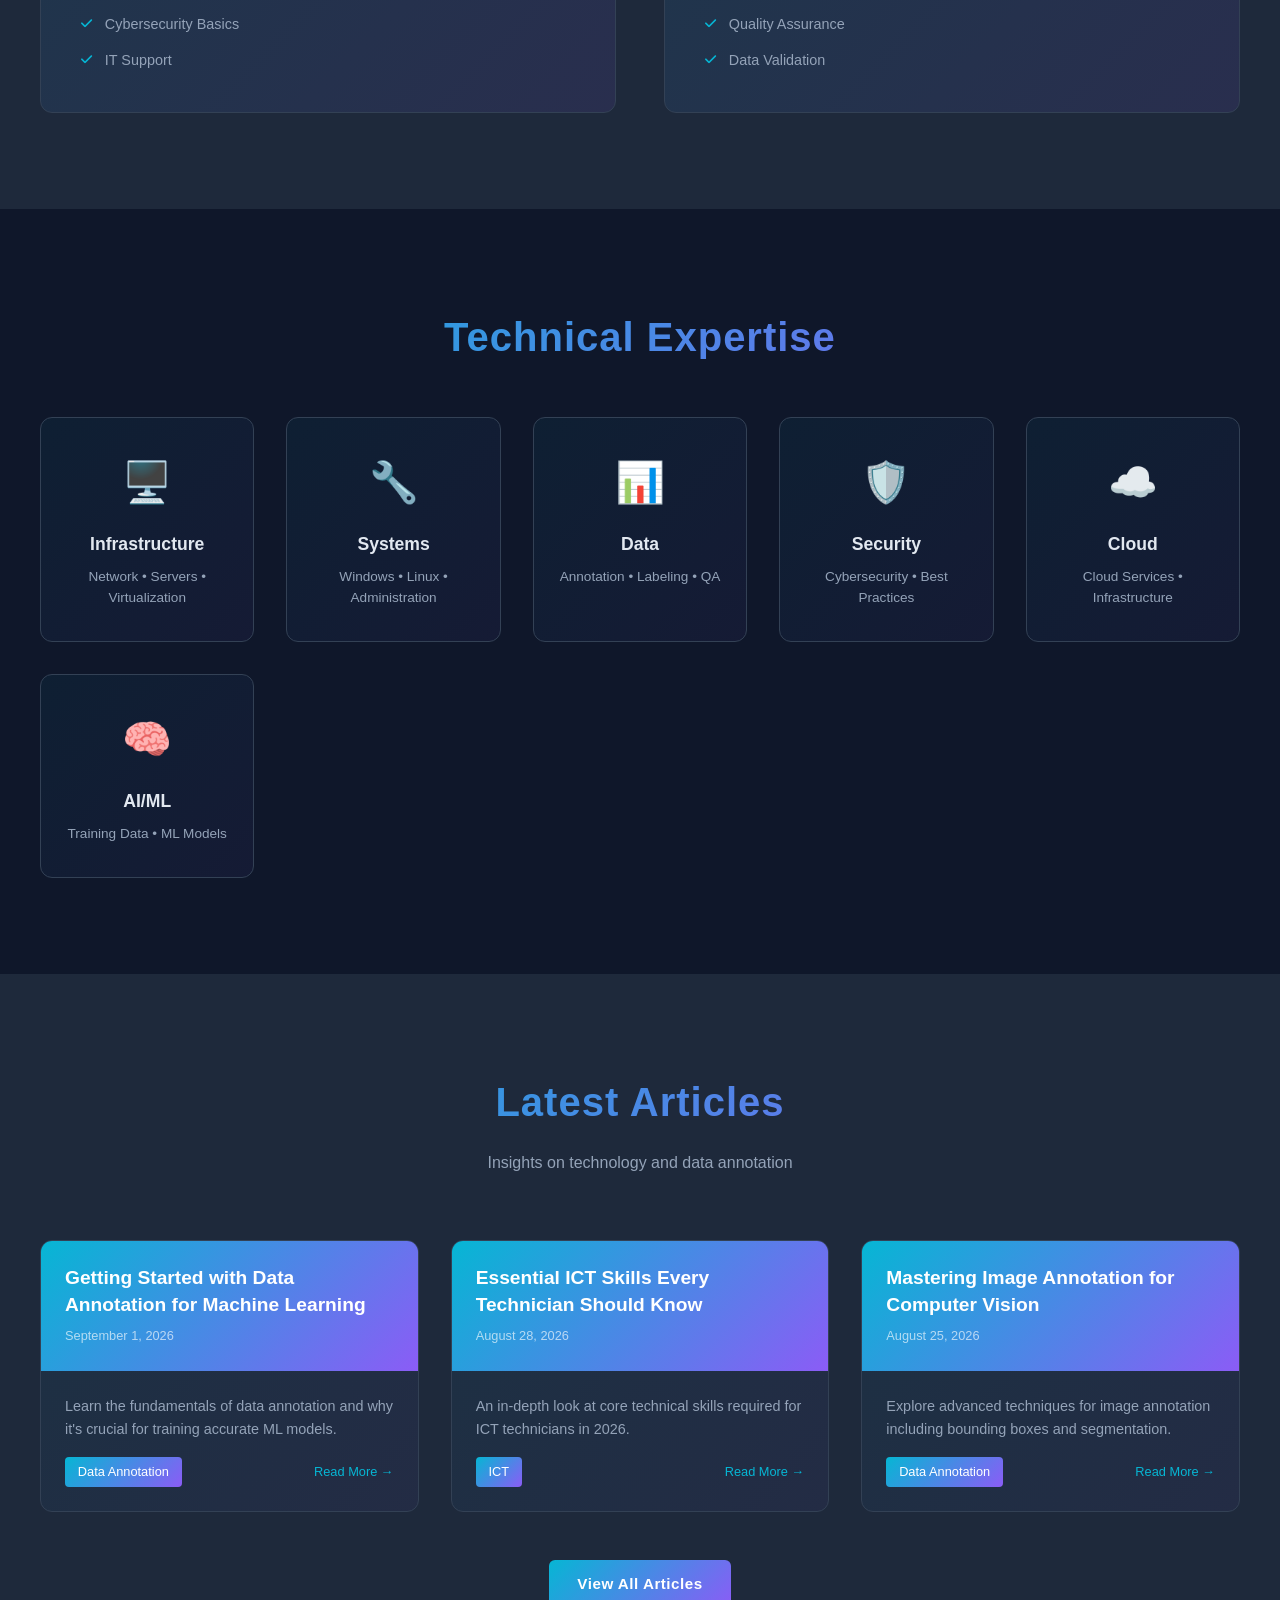
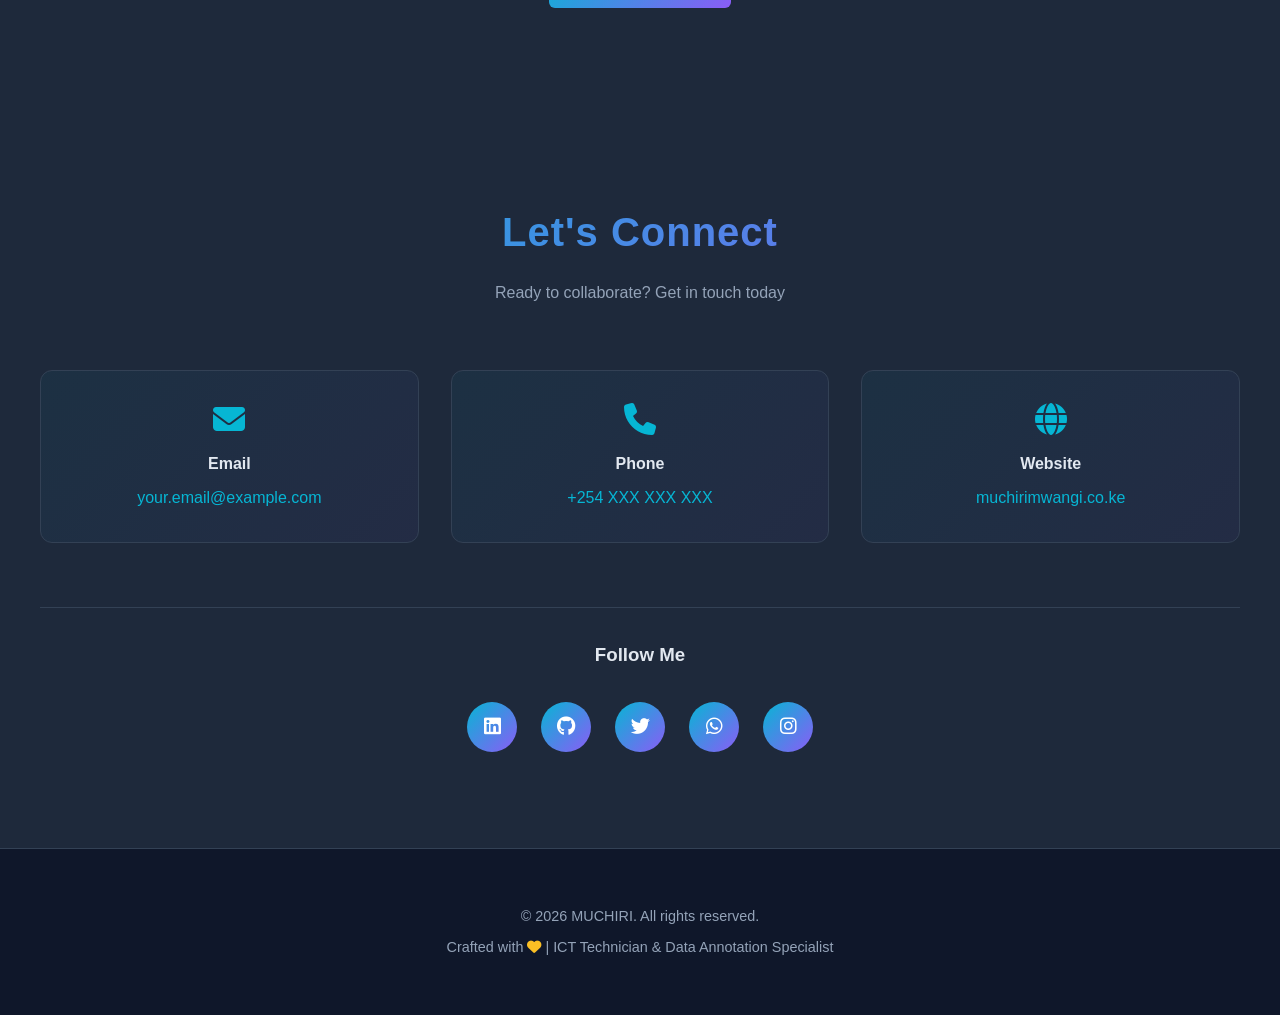
==== commit 9a2b0d3f: "feat: Complete modern high-end portfolio redesign with dark theme and mobile-first approach" ====
--- a/index.html
+++ b/index.html
@@ -3,178 +3,155 @@
 <head>
     <meta charset="UTF-8">
     <meta name="viewport" content="width=device-width, initial-scale=1.0">
-    <title>Muchiri - ICT Technician & Data Annotation Specialist</title>
+    <title>MUCHIRI - ICT Technician & Data Annotation Specialist</title>
     <link rel="stylesheet" href="css/styles.css">
     <link rel="stylesheet" href="https://cdnjs.cloudflare.com/ajax/libs/font-awesome/6.4.0/css/all.min.css">
 </head>
 <body>
     <!-- Navigation -->
     <nav class="navbar">
-        <div class="container">
-            <div class="logo">
-                <h1>Muchiri</h1>
-            </div>
-            <ul class="nav-links">
-                <li><a href="#home">Home</a></li>
-                <li><a href="#about">About</a></li>
-                <li><a href="#skills">Skills</a></li>
-                <li><a href="#expertise">Expertise</a></li>
-                <li><a href="#blog">Blog</a></li>
-                <li><a href="#contact">Contact</a></li>
-            </ul>
-            <div class="hamburger">
+        <div class="nav-container">
+            <div class="logo-section">
+                <div class="logo-icon">M</div>
+                <div class="logo-text">
+                    <div class="logo-main">MUCHIRI</div>
+                    <div class="logo-sub">ICT • DATA • TECH</div>
+                </div>
+            </div>
+            <div class="hamburger" id="hamburger">
                 <span></span>
                 <span></span>
                 <span></span>
             </div>
+            <ul class="nav-links" id="navLinks">
+                <li><a href="#home" class="nav-link">Home</a></li>
+                <li><a href="#services" class="nav-link">Services</a></li>
+                <li><a href="#blog" class="nav-link">Blog</a></li>
+                <li><a href="#contact" class="nav-link">Contact</a></li>
+            </ul>
         </div>
     </nav>
 
     <!-- Hero Section -->
     <section id="home" class="hero">
-        <div class="hero-content">
-            <div class="hero-text">
-                <h1 class="hero-title">Welcome to Muchiri</h1>
+        <div class="hero-container">
+            <div class="hero-content">
+                <h1 class="hero-title">MUCHIRI</h1>
                 <p class="hero-subtitle">ICT Technician | Data Annotation Specialist</p>
                 <p class="hero-description">Bridging technology and data expertise to deliver innovative solutions</p>
+                <div class="hero-divider"></div>
+                <div class="hero-meta">
+                    <span class="meta-item">
+                        <i class="fas fa-laptop-code"></i> Tech Solutions
+                    </span>
+                    <span class="meta-item">
+                        <i class="fas fa-brain"></i> AI Training Data
+                    </span>
+                </div>
                 <div class="hero-cta">
-                    <a href="#about" class="btn btn-primary">Explore My Work</a>
+                    <a href="#services" class="btn btn-primary">Explore Services</a>
                     <a href="#contact" class="btn btn-secondary">Get In Touch</a>
                 </div>
             </div>
-            <div class="hero-image">
-                <div class="hero-avatar"></div>
-            </div>
-        </div>
-    </section>
-
-    <!-- About Section -->
-    <section id="about" class="about">
-        <div class="container">
-            <h2 class="section-title">About Muchiri</h2>
-            <div class="about-content">
-                <div class="about-card">
-                    <h3><i class="fas fa-laptop"></i> ICT Technician</h3>
-                    <p>With extensive experience in IT infrastructure, system administration, and technical support, I ensure seamless technology operations and provide innovative solutions to complex technical challenges.</p>
-                </div>
-                <div class="about-card">
-                    <h3><i class="fas fa-database"></i> Data Annotation Specialist</h3>
-                    <p>Expert in preparing high-quality training data for machine learning and AI systems across text, image, video, and audio domains. Dedicated to precision and accuracy in data labeling.</p>
+            <div class="hero-avatar">
+                <svg viewBox="0 0 200 200" xmlns="http://www.w3.org/2000/svg">
+                    <circle cx="100" cy="100" r="95" fill="none" stroke="url(#grad1)" stroke-width="2"/>
+                    <circle cx="100" cy="100" r="85" fill="none" stroke="url(#grad2)" stroke-width="1" opacity="0.5"/>
+                    <circle cx="100" cy="100" r="60" fill="#0f172a" stroke="#06b6d4" stroke-width="2"/>
+                    <text x="100" y="115" text-anchor="middle" font-size="48" font-weight="bold" fill="#06b6d4" font-family="Arial">M</text>
+                    <defs>
+                        <linearGradient id="grad1" x1="0%" y1="0%" x2="100%" y2="100%">
+                            <stop offset="0%" style="stop-color:#06b6d4;stop-opacity:1" />
+                            <stop offset="100%" style="stop-color:#8b5cf6;stop-opacity:1" />
+                        </linearGradient>
+                        <linearGradient id="grad2" x1="100%" y1="0%" x2="0%" y2="100%">
+                            <stop offset="0%" style="stop-color:#a855f7;stop-opacity:1" />
+                            <stop offset="100%" style="stop-color:#06b6d4;stop-opacity:1" />
+                        </linearGradient>
+                    </defs>
+                </svg>
+            </div>
+        </div>
+    </section>
+
+    <!-- Services Section -->
+    <section id="services" class="services">
+        <div class="services-container">
+            <h2 class="section-title">Professional Services</h2>
+            <p class="section-subtitle">Comprehensive solutions tailored to your needs</p>
+            
+            <div class="services-grid">
+                <!-- ICT Services -->
+                <div class="service-card ict-card">
+                    <div class="card-icon">
+                        <i class="fas fa-server"></i>
+                    </div>
+                    <h3>ICT Infrastructure</h3>
+                    <p>Expert IT infrastructure management and technical support</p>
+                    <ul class="service-list">
+                        <li><i class="fas fa-check"></i> Network Administration</li>
+                        <li><i class="fas fa-check"></i> System Administration</li>
+                        <li><i class="fas fa-check"></i> Hardware Maintenance</li>
+                        <li><i class="fas fa-check"></i> Cloud Services</li>
+                        <li><i class="fas fa-check"></i> Cybersecurity Basics</li>
+                        <li><i class="fas fa-check"></i> IT Support</li>
+                    </ul>
+                </div>
+
+                <!-- Data Annotation Services -->
+                <div class="service-card data-card">
+                    <div class="card-icon">
+                        <i class="fas fa-database"></i>
+                    </div>
+                    <h3>Data Annotation</h3>
+                    <p>High-quality training data for AI and machine learning</p>
+                    <ul class="service-list">
+                        <li><i class="fas fa-check"></i> Text Annotation</li>
+                        <li><i class="fas fa-check"></i> Image Labeling</li>
+                        <li><i class="fas fa-check"></i> Video Annotation</li>
+                        <li><i class="fas fa-check"></i> Audio Transcription</li>
+                        <li><i class="fas fa-check"></i> Quality Assurance</li>
+                        <li><i class="fas fa-check"></i> Data Validation</li>
+                    </ul>
                 </div>
             </div>
         </div>
     </section>
 
     <!-- Skills Section -->
-    <section id="skills" class="skills">
-        <div class="container">
-            <h2 class="section-title">Technical Skills</h2>
+    <section class="skills">
+        <div class="skills-container">
+            <h2 class="section-title">Technical Expertise</h2>
             <div class="skills-grid">
-                <div class="skill-category">
-                    <h3>ICT Infrastructure</h3>
-                    <div class="skill-items">
-                        <span class="skill-tag">Network Administration</span>
-                        <span class="skill-tag">System Administration</span>
-                        <span class="skill-tag">Hardware Maintenance</span>
-                        <span class="skill-tag">IT Support</span>
-                        <span class="skill-tag">Server Management</span>
-                        <span class="skill-tag">Cloud Services</span>
-                    </div>
-                </div>
-                <div class="skill-category">
-                    <h3>Data Annotation</h3>
-                    <div class="skill-items">
-                        <span class="skill-tag">Text Annotation</span>
-                        <span class="skill-tag">Image Labeling</span>
-                        <span class="skill-tag">Video Annotation</span>
-                        <span class="skill-tag">Audio Transcription</span>
-                        <span class="skill-tag">Quality Assurance</span>
-                        <span class="skill-tag">Data Validation</span>
-                    </div>
-                </div>
-                <div class="skill-category">
-                    <h3>Technical Proficiency</h3>
-                    <div class="skill-items">
-                        <span class="skill-tag">Windows/Linux</span>
-                        <span class="skill-tag">Microsoft Office</span>
-                        <span class="skill-tag">Virtualization</span>
-                        <span class="skill-tag">Cybersecurity Basics</span>
-                        <span class="skill-tag">Troubleshooting</span>
-                        <span class="skill-tag">Documentation</span>
-                    </div>
-                </div>
-                <div class="skill-category">
-                    <h3>Soft Skills</h3>
-                    <div class="skill-items">
-                        <span class="skill-tag">Problem Solving</span>
-                        <span class="skill-tag">Attention to Detail</span>
-                        <span class="skill-tag">Communication</span>
-                        <span class="skill-tag">Time Management</span>
-                        <span class="skill-tag">Team Collaboration</span>
-                        <span class="skill-tag">Adaptability</span>
-                    </div>
-                </div>
-            </div>
-        </div>
-    </section>
-
-    <!-- Expertise Section: Data Annotation 4 Key Areas -->
-    <section id="expertise" class="expertise">
-        <div class="container">
-            <h2 class="section-title">Data Annotation Expertise</h2>
-            <p class="section-subtitle">Specializing in 4 Key Areas of Data Annotation</p>
-            <div class="expertise-grid">
-                <div class="expertise-card">
-                    <div class="expertise-icon">
-                        <i class="fas fa-file-alt"></i>
-                    </div>
-                    <h3>Text Annotation</h3>
-                    <p>Precise text labeling, entity recognition, sentiment analysis, and semantic tagging for NLP model training. Ensuring data quality and consistency across large datasets.</p>
-                    <ul class="expertise-list">
-                        <li>Named Entity Recognition</li>
-                        <li>Sentiment Classification</li>
-                        <li>Intent Detection</li>
-                        <li>Text Categorization</li>
-                    </ul>
-                </div>
-                <div class="expertise-card">
-                    <div class="expertise-icon">
-                        <i class="fas fa-image"></i>
-                    </div>
-                    <h3>Image Annotation</h3>
-                    <p>Expert image labeling including bounding boxes, segmentation, and classification. Supporting computer vision and object detection model development with high accuracy.</p>
-                    <ul class="expertise-list">
-                        <li>Bounding Box Annotation</li>
-                        <li>Image Segmentation</li>
-                        <li>Object Detection</li>
-                        <li>Scene Classification</li>
-                    </ul>
-                </div>
-                <div class="expertise-card">
-                    <div class="expertise-icon">
-                        <i class="fas fa-video"></i>
-                    </div>
-                    <h3>Video Annotation</h3>
-                    <p>Frame-by-frame video labeling, action recognition, and temporal annotation. Creating training data for video analysis and action detection systems.</p>
-                    <ul class="expertise-list">
-                        <li>Action Recognition</li>
-                        <li>Frame Annotation</li>
-                        <li>Temporal Tagging</li>
-                        <li>Event Detection</li>
-                    </ul>
-                </div>
-                <div class="expertise-card">
-                    <div class="expertise-icon">
-                        <i class="fas fa-microphone"></i>
-                    </div>
-                    <h3>Audio Annotation</h3>
-                    <p>Accurate audio transcription, speech tagging, and sound classification. Supporting voice recognition and audio analysis model development with meticulous attention to detail.</p>
-                    <ul class="expertise-list">
-                        <li>Speech Transcription</li>
-                        <li>Sound Classification</li>
-                        <li>Phonetic Labeling</li>
-                        <li>Audio Event Tagging</li>
-                    </ul>
+                <div class="skill-card">
+                    <div class="skill-icon">🖥️</div>
+                    <h4>Infrastructure</h4>
+                    <p>Network • Servers • Virtualization</p>
+                </div>
+                <div class="skill-card">
+                    <div class="skill-icon">🔧</div>
+                    <h4>Systems</h4>
+                    <p>Windows • Linux • Administration</p>
+                </div>
+                <div class="skill-card">
+                    <div class="skill-icon">📊</div>
+                    <h4>Data</h4>
+                    <p>Annotation • Labeling • QA</p>
+                </div>
+                <div class="skill-card">
+                    <div class="skill-icon">🛡️</div>
+                    <h4>Security</h4>
+                    <p>Cybersecurity • Best Practices</p>
+                </div>
+                <div class="skill-card">
+                    <div class="skill-icon">☁️</div>
+                    <h4>Cloud</h4>
+                    <p>Cloud Services • Infrastructure</p>
+                </div>
+                <div class="skill-card">
+                    <div class="skill-icon">🧠</div>
+                    <h4>AI/ML</h4>
+                    <p>Training Data • ML Models</p>
                 </div>
             </div>
         </div>
@@ -182,12 +159,14 @@
 
     <!-- Blog Section -->
     <section id="blog" class="blog">
-        <div class="container">
-            <h2 class="section-title">Blog & Articles</h2>
-            <p class="section-subtitle">Insights on Technology and Data Annotation</p>
-            <div class="blog-grid" id="blog-grid">
-                <!-- Blog posts will be loaded here from blog.js -->
-            </div>
+        <div class="blog-container">
+            <h2 class="section-title">Latest Articles</h2>
+            <p class="section-subtitle">Insights on technology and data annotation</p>
+            
+            <div class="blog-grid" id="blogGrid">
+                <!-- Blog posts loaded by JavaScript -->
+            </div>
+            
             <div class="blog-cta">
                 <a href="blog.html" class="btn btn-primary">View All Articles</a>
             </div>
@@ -196,44 +175,46 @@
 
     <!-- Contact Section -->
     <section id="contact" class="contact">
-        <div class="container">
-            <h2 class="section-title">Get In Touch</h2>
-            <p class="section-subtitle">Let's collaborate and create something amazing</p>
-            <div class="contact-content">
-                <div class="contact-info">
-                    <div class="info-card">
-                        <i class="fas fa-envelope"></i>
-                        <h3>Email</h3>
-                        <p><a href="mailto:your.email@example.com">your.email@example.com</a></p>
-                    </div>
-                    <div class="info-card">
-                        <i class="fas fa-phone"></i>
-                        <h3>Phone</h3>
-                        <p><a href="tel:+1234567890">+1 (234) 567-890</a></p>
-                    </div>
-                </div>
+        <div class="contact-container">
+            <h2 class="section-title">Let's Connect</h2>
+            <p class="section-subtitle">Ready to collaborate? Get in touch today</p>
+            
+            <div class="contact-grid">
+                <div class="contact-card">
+                    <i class="fas fa-envelope"></i>
+                    <h4>Email</h4>
+                    <p><a href="mailto:your.email@example.com">your.email@example.com</a></p>
+                </div>
+                <div class="contact-card">
+                    <i class="fas fa-phone"></i>
+                    <h4>Phone</h4>
+                    <p><a href="tel:+254XXXXXXXXX">+254 XXX XXX XXX</a></p>
+                </div>
+                <div class="contact-card">
+                    <i class="fas fa-globe"></i>
+                    <h4>Website</h4>
+                    <p><a href="https://muchirimwangi.co.ke">muchirimwangi.co.ke</a></p>
+                </div>
+            </div>
+
+            <div class="social-section">
+                <h3>Follow Me</h3>
                 <div class="social-links">
-                    <h3>Connect With Muchiri</h3>
-                    <div class="social-icons">
-                        <a href="https://linkedin.com" target="_blank" rel="noopener noreferrer" title="LinkedIn">
-                            <i class="fab fa-linkedin"></i>
-                        </a>
-                        <a href="https://github.com/muchirimwangi" target="_blank" rel="noopener noreferrer" title="GitHub">
-                            <i class="fab fa-github"></i>
-                        </a>
-                        <a href="https://twitter.com" target="_blank" rel="noopener noreferrer" title="Twitter">
-                            <i class="fab fa-twitter"></i>
-                        </a>
-                        <a href="https://whatsapp.com" target="_blank" rel="noopener noreferrer" title="WhatsApp">
-                            <i class="fab fa-whatsapp"></i>
-                        </a>
-                        <a href="https://instagram.com" target="_blank" rel="noopener noreferrer" title="Instagram">
-                            <i class="fab fa-instagram"></i>
-                        </a>
-                        <a href="https://youtube.com" target="_blank" rel="noopener noreferrer" title="YouTube">
-                            <i class="fab fa-youtube"></i>
-                        </a>
-                    </div>
+                    <a href="https://linkedin.com" class="social-icon" title="LinkedIn" target="_blank" rel="noopener">
+                        <i class="fab fa-linkedin"></i>
+                    </a>
+                    <a href="https://github.com/muchirimwangi" class="social-icon" title="GitHub" target="_blank" rel="noopener">
+                        <i class="fab fa-github"></i>
+                    </a>
+                    <a href="https://twitter.com" class="social-icon" title="Twitter" target="_blank" rel="noopener">
+                        <i class="fab fa-twitter"></i>
+                    </a>
+                    <a href="https://whatsapp.com" class="social-icon" title="WhatsApp" target="_blank" rel="noopener">
+                        <i class="fab fa-whatsapp"></i>
+                    </a>
+                    <a href="https://instagram.com" class="social-icon" title="Instagram" target="_blank" rel="noopener">
+                        <i class="fab fa-instagram"></i>
+                    </a>
                 </div>
             </div>
         </div>
@@ -241,8 +222,8 @@
 
     <!-- Footer -->
     <footer class="footer">
-        <div class="container">
-            <p>&copy; 2026 Muchiri. All rights reserved.</p>
+        <div class="footer-container">
+            <p>&copy; 2026 MUCHIRI. All rights reserved.</p>
             <p>Crafted with <i class="fas fa-heart"></i> | ICT Technician & Data Annotation Specialist</p>
         </div>
     </footer>
--- a/css/styles.css
+++ b/css/styles.css
@@ -1,15 +1,13 @@
 :root {
-    --primary-color: #1e3a8a;
-    --secondary-color: #3b82f6;
-    --accent-color: #f59e0b;
-    --text-color: #1f2937;
-    --light-text: #6b7280;
-    --bg-light: #f9fafb;
-    --bg-white: #ffffff;
-    --border-color: #e5e7eb;
-    --shadow: 0 1px 3px rgba(0, 0, 0, 0.1);
-    --shadow-md: 0 4px 6px rgba(0, 0, 0, 0.1);
-    --shadow-lg: 0 10px 25px rgba(0, 0, 0, 0.1);
+    --primary-dark: #0f172a;
+    --secondary-dark: #1e293b;
+    --accent-cyan: #06b6d4;
+    --accent-purple: #8b5cf6;
+    --accent-gold: #fbbf24;
+    --text-light: #e2e8f0;
+    --text-muted: #94a3b8;
+    --border-color: #334155;
+    --transition: all 0.3s cubic-bezier(0.4, 0, 0.2, 1);
 }
 
 * {
@@ -23,38 +21,71 @@
 }
 
 body {
-    font-family: 'Segoe UI', Tahoma, Geneva, Verdana, sans-serif;
-    color: var(--text-color);
+    font-family: -apple-system, BlinkMacSystemFont, 'Segoe UI', 'Roboto', 'Helvetica Neue', sans-serif;
+    background-color: var(--primary-dark);
+    color: var(--text-light);
     line-height: 1.6;
-    background-color: var(--bg-white);
-}
-
-.container {
+    overflow-x: hidden;
+}
+
+/* Navbar */
+.navbar {
+    position: fixed;
+    top: 0;
+    width: 100%;
+    background: rgba(15, 23, 42, 0.95);
+    backdrop-filter: blur(10px);
+    border-bottom: 1px solid var(--border-color);
+    z-index: 1000;
+    padding: 1rem 0;
+}
+
+.nav-container {
     max-width: 1200px;
     margin: 0 auto;
     padding: 0 20px;
-}
-
-/* Navigation */
-.navbar {
-    background-color: var(--bg-white);
-    box-shadow: var(--shadow-md);
-    position: sticky;
-    top: 0;
-    z-index: 100;
-}
-
-.navbar .container {
     display: flex;
     justify-content: space-between;
     align-items: center;
-    padding: 1rem 20px;
-}
-
-.logo h1 {
-    font-size: 1.5rem;
-    color: var(--primary-color);
+}
+
+.logo-section {
+    display: flex;
+    align-items: center;
+    gap: 1rem;
+    text-decoration: none;
+    color: var(--text-light);
+    cursor: pointer;
+}
+
+.logo-icon {
+    width: 40px;
+    height: 40px;
+    background: linear-gradient(135deg, var(--accent-cyan), var(--accent-purple));
+    border-radius: 8px;
+    display: flex;
+    align-items: center;
+    justify-content: center;
     font-weight: 700;
+    font-size: 1.2rem;
+    color: white;
+}
+
+.logo-text {
+    display: flex;
+    flex-direction: column;
+}
+
+.logo-main {
+    font-weight: 700;
+    font-size: 1rem;
+    letter-spacing: 2px;
+}
+
+.logo-sub {
+    font-size: 0.7rem;
+    color: var(--accent-cyan);
+    letter-spacing: 1px;
 }
 
 .nav-links {
@@ -63,575 +94,719 @@
     gap: 2rem;
 }
 
-.nav-links a {
+.nav-link {
+    color: var(--text-light);
     text-decoration: none;
-    color: var(--text-color);
     font-weight: 500;
-    transition: color 0.3s ease;
-}
-
-.nav-links a:hover {
-    color: var(--secondary-color);
+    position: relative;
+    transition: var(--transition);
+}
+
+.nav-link::after {
+    content: '';
+    position: absolute;
+    bottom: -5px;
+    left: 0;
+    width: 0;
+    height: 2px;
+    background: linear-gradient(90deg, var(--accent-cyan), var(--accent-purple));
+    transition: var(--transition);
+}
+
+.nav-link:hover::after {
+    width: 100%;
 }
 
 .hamburger {
     display: none;
     flex-direction: column;
+    gap: 5px;
     cursor: pointer;
 }
 
 .hamburger span {
     width: 25px;
     height: 3px;
-    background-color: var(--primary-color);
-    margin: 5px 0;
-    transition: 0.3s;
+    background: var(--accent-cyan);
+    border-radius: 2px;
+    transition: var(--transition);
 }
 
 /* Hero Section */
 .hero {
-    background: linear-gradient(135deg, var(--primary-color) 0%, var(--secondary-color) 100%);
-    color: white;
-    padding: 100px 20px;
-    min-height: 90vh;
-    display: flex;
-    align-items: center;
-}
-
-.hero-content {
+    margin-top: 80px;
+    min-height: 100vh;
+    background: linear-gradient(135deg, var(--primary-dark) 0%, var(--secondary-dark) 100%);
+    display: flex;
+    align-items: center;
+    justify-content: center;
+    padding: 2rem;
+    position: relative;
+    overflow: hidden;
+}
+
+.hero::before {
+    content: '';
+    position: absolute;
+    top: 50%;
+    left: 50%;
+    width: 600px;
+    height: 600px;
+    background: radial-gradient(circle, rgba(6, 182, 212, 0.1) 0%, transparent 70%);
+    border-radius: 50%;
+    transform: translate(-50%, -50%);
+}
+
+.hero-container {
+    max-width: 1200px;
+    width: 100%;
     display: grid;
     grid-template-columns: 1fr 1fr;
     gap: 4rem;
     align-items: center;
+    position: relative;
+    z-index: 1;
+}
+
+.hero-content {
+    display: flex;
+    flex-direction: column;
+    gap: 1.5rem;
+}
+
+.hero-title {
+    font-size: 4rem;
+    font-weight: 900;
+    letter-spacing: 3px;
+    background: linear-gradient(135deg, var(--accent-cyan), var(--accent-purple));
+    -webkit-background-clip: text;
+    -webkit-text-fill-color: transparent;
+    background-clip: text;
+}
+
+.hero-subtitle {
+    font-size: 1.5rem;
+    color: var(--accent-cyan);
+    font-weight: 600;
+    letter-spacing: 1px;
+}
+
+.hero-description {
+    font-size: 1.1rem;
+    color: var(--text-muted);
+    max-width: 500px;
+}
+
+.hero-divider {
+    width: 100px;
+    height: 4px;
+    background: linear-gradient(90deg, var(--accent-cyan), var(--accent-purple));
+    border-radius: 2px;
+}
+
+.hero-meta {
+    display: flex;
+    gap: 2rem;
+    flex-wrap: wrap;
+}
+
+.meta-item {
+    display: flex;
+    align-items: center;
+    gap: 0.5rem;
+    color: var(--text-muted);
+    font-size: 0.95rem;
+}
+
+.meta-item i {
+    color: var(--accent-cyan);
+}
+
+.hero-cta {
+    display: flex;
+    gap: 1rem;
+    margin-top: 1rem;
+}
+
+.btn {
+    padding: 12px 28px;
+    border-radius: 6px;
+    text-decoration: none;
+    font-weight: 600;
+    border: none;
+    cursor: pointer;
+    transition: var(--transition);
+    display: inline-block;
+    text-align: center;
+    font-size: 0.95rem;
+    letter-spacing: 0.5px;
+}
+
+.btn-primary {
+    background: linear-gradient(135deg, var(--accent-cyan), var(--accent-purple));
+    color: white;
+}
+
+.btn-primary:hover {
+    transform: translateY(-2px);
+    box-shadow: 0 10px 30px rgba(6, 182, 212, 0.3);
+}
+
+.btn-secondary {
+    background: transparent;
+    color: var(--accent-cyan);
+    border: 2px solid var(--accent-cyan);
+}
+
+.btn-secondary:hover {
+    background: var(--accent-cyan);
+    color: var(--primary-dark);
+}
+
+.hero-avatar {
+    display: flex;
+    justify-content: center;
+    align-items: center;
+}
+
+.hero-avatar svg {
+    width: 300px;
+    height: 300px;
+    animation: float 3s ease-in-out infinite;
+}
+
+@keyframes float {
+    0%, 100% { transform: translateY(0px); }
+    50% { transform: translateY(-20px); }
+}
+
+/* Services Section */
+.services {
+    padding: 6rem 2rem;
+    background-color: var(--secondary-dark);
+}
+
+.services-container {
     max-width: 1200px;
     margin: 0 auto;
-}
-
-.hero-text h1 {
-    font-size: 3.5rem;
-    font-weight: 800;
-    margin-bottom: 1rem;
-    line-height: 1.2;
-}
-
-.hero-subtitle {
-    font-size: 1.5rem;
-    margin-bottom: 0.5rem;
-    opacity: 0.9;
-}
-
-.hero-description {
-    font-size: 1.1rem;
-    margin-bottom: 2rem;
-    opacity: 0.8;
-}
-
-.hero-cta {
-    display: flex;
-    gap: 1.5rem;
-    flex-wrap: wrap;
-}
-
-.btn {
-    padding: 12px 30px;
-    font-size: 1rem;
-    border-radius: 5px;
-    text-decoration: none;
-    font-weight: 600;
-    transition: all 0.3s ease;
-    cursor: pointer;
-    border: none;
-    display: inline-block;
-}
-
-.btn-primary {
-    background-color: var(--accent-color);
-    color: white;
-}
-
-.btn-primary:hover {
-    background-color: #d97706;
-    transform: translateY(-2px);
-    box-shadow: var(--shadow-lg);
-}
-
-.btn-secondary {
-    background-color: transparent;
-    color: white;
-    border: 2px solid white;
-}
-
-.btn-secondary:hover {
-    background-color: white;
-    color: var(--primary-color);
-}
-
-.hero-avatar {
-    width: 300px;
-    height: 300px;
-    background: linear-gradient(135deg, rgba(255, 255, 255, 0.2), rgba(255, 255, 255, 0.05));
-    border-radius: 50%;
-    display: flex;
-    align-items: center;
-    justify-content: center;
-    font-size: 4rem;
-    border: 3px solid rgba(255, 255, 255, 0.3);
-}
-
-/* Sections */
-section {
-    padding: 80px 20px;
 }
 
 .section-title {
     font-size: 2.5rem;
     font-weight: 800;
-    color: var(--primary-color);
+    text-align: center;
     margin-bottom: 1rem;
-    text-align: center;
+    letter-spacing: 1px;
+    background: linear-gradient(135deg, var(--accent-cyan), var(--accent-purple));
+    -webkit-background-clip: text;
+    -webkit-text-fill-color: transparent;
+    background-clip: text;
 }
 
 .section-subtitle {
     text-align: center;
-    color: var(--light-text);
+    color: var(--text-muted);
+    font-size: 1rem;
+    margin-bottom: 4rem;
+}
+
+.services-grid {
+    display: grid;
+    grid-template-columns: repeat(auto-fit, minmax(350px, 1fr));
+    gap: 3rem;
+}
+
+.service-card {
+    background: linear-gradient(135deg, rgba(6, 182, 212, 0.1), rgba(139, 92, 246, 0.1));
+    border: 1px solid var(--border-color);
+    border-radius: 12px;
+    padding: 2.5rem;
+    transition: var(--transition);
+    position: relative;
+    overflow: hidden;
+}
+
+.service-card::before {
+    content: '';
+    position: absolute;
+    top: 0;
+    left: 0;
+    right: 0;
+    height: 4px;
+    background: linear-gradient(90deg, var(--accent-cyan), var(--accent-purple));
+}
+
+.service-card:hover {
+    border-color: var(--accent-cyan);
+    box-shadow: 0 20px 50px rgba(6, 182, 212, 0.2);
+    transform: translateY(-5px);
+}
+
+.card-icon {
+    font-size: 2.5rem;
+    color: var(--accent-cyan);
+    margin-bottom: 1rem;
+}
+
+.service-card h3 {
+    font-size: 1.5rem;
+    margin-bottom: 1rem;
+    color: var(--text-light);
+}
+
+.service-card p {
+    color: var(--text-muted);
+    margin-bottom: 1.5rem;
+    font-size: 0.95rem;
+}
+
+.service-list {
+    list-style: none;
+    display: grid;
+    gap: 0.8rem;
+}
+
+.service-list li {
+    display: flex;
+    align-items: center;
+    gap: 0.8rem;
+    font-size: 0.9rem;
+    color: var(--text-muted);
+}
+
+.service-list i {
+    color: var(--accent-cyan);
+    font-size: 0.8rem;
+}
+
+/* Skills Section */
+.skills {
+    padding: 6rem 2rem;
+    background-color: var(--primary-dark);
+}
+
+.skills-container {
+    max-width: 1200px;
+    margin: 0 auto;
+}
+
+.skills-grid {
+    display: grid;
+    grid-template-columns: repeat(auto-fit, minmax(200px, 1fr));
+    gap: 2rem;
+    margin-top: 3rem;
+}
+
+.skill-card {
+    background: linear-gradient(135deg, rgba(6, 182, 212, 0.05), rgba(139, 92, 246, 0.05));
+    border: 1px solid var(--border-color);
+    border-radius: 12px;
+    padding: 2rem 1.5rem;
+    text-align: center;
+    transition: var(--transition);
+}
+
+.skill-card:hover {
+    border-color: var(--accent-cyan);
+    transform: translateY(-10px);
+    background: linear-gradient(135deg, rgba(6, 182, 212, 0.15), rgba(139, 92, 246, 0.15));
+}
+
+.skill-icon {
+    font-size: 2.5rem;
+    margin-bottom: 1rem;
+}
+
+.skill-card h4 {
     font-size: 1.1rem;
-    margin-bottom: 3rem;
-}
-
-/* About Section */
-.about {
-    background-color: var(--bg-light);
-}
-
-.about-content {
+    margin-bottom: 0.5rem;
+    color: var(--text-light);
+}
+
+.skill-card p {
+    font-size: 0.85rem;
+    color: var(--text-muted);
+}
+
+/* Blog Section */
+.blog {
+    padding: 6rem 2rem;
+    background-color: var(--secondary-dark);
+}
+
+.blog-container {
+    max-width: 1200px;
+    margin: 0 auto;
+}
+
+.blog-grid {
     display: grid;
     grid-template-columns: repeat(auto-fit, minmax(300px, 1fr));
     gap: 2rem;
-}
-
-.about-card {
-    background-color: var(--bg-white);
-    padding: 2rem;
-    border-radius: 10px;
-    box-shadow: var(--shadow-md);
-    transition: transform 0.3s ease, box-shadow 0.3s ease;
-}
-
-.about-card:hover {
-    transform: translateY(-5px);
-    box-shadow: var(--shadow-lg);
-}
-
-.about-card h3 {
-    color: var(--secondary-color);
-    font-size: 1.5rem;
+    margin-bottom: 3rem;
+}
+
+.blog-card {
+    background: linear-gradient(135deg, rgba(6, 182, 212, 0.05), rgba(139, 92, 246, 0.05));
+    border: 1px solid var(--border-color);
+    border-radius: 12px;
+    overflow: hidden;
+    transition: var(--transition);
+}
+
+.blog-card:hover {
+    border-color: var(--accent-cyan);
+    transform: translateY(-8px);
+    box-shadow: 0 20px 40px rgba(6, 182, 212, 0.15);
+}
+
+.blog-card-header {
+    padding: 1.5rem;
+    background: linear-gradient(135deg, var(--accent-cyan), var(--accent-purple));
+    min-height: 120px;
+    display: flex;
+    flex-direction: column;
+    justify-content: center;
+}
+
+.blog-card-title {
+    font-size: 1.2rem;
+    font-weight: 700;
+    color: white;
+    margin-bottom: 0.5rem;
+    line-height: 1.4;
+}
+
+.blog-card-date {
+    font-size: 0.8rem;
+    opacity: 0.8;
+    color: rgba(255, 255, 255, 0.8);
+}
+
+.blog-card-body {
+    padding: 1.5rem;
+}
+
+.blog-card-excerpt {
+    color: var(--text-muted);
     margin-bottom: 1rem;
-    display: flex;
-    align-items: center;
-    gap: 0.5rem;
-}
-
-.about-card p {
-    color: var(--light-text);
+    font-size: 0.9rem;
+    line-height: 1.6;
+}
+
+.blog-card-meta {
+    display: flex;
+    justify-content: space-between;
+    align-items: center;
+    font-size: 0.8rem;
+}
+
+.blog-category {
+    background: linear-gradient(135deg, var(--accent-cyan), var(--accent-purple));
+    color: white;
+    padding: 0.3rem 0.8rem;
+    border-radius: 4px;
+}
+
+.blog-cta {
+    text-align: center;
+    margin-top: 3rem;
+}
+
+/* Blog Page */
+.blog-header {
+    margin-top: 80px;
+    background: linear-gradient(135deg, var(--primary-dark), var(--secondary-dark));
+    padding: 4rem 2rem;
+    text-align: center;
+    border-bottom: 1px solid var(--border-color);
+}
+
+.blog-header-content h1 {
+    font-size: 2.5rem;
+    background: linear-gradient(135deg, var(--accent-cyan), var(--accent-purple));
+    -webkit-background-clip: text;
+    -webkit-text-fill-color: transparent;
+    background-clip: text;
+    margin-bottom: 1rem;
+}
+
+.blog-header-content p {
+    color: var(--text-muted);
+    font-size: 1rem;
+}
+
+.blog-posts {
+    padding: 4rem 2rem;
+    background-color: var(--primary-dark);
+    min-height: 50vh;
+}
+
+.blog-posts-container {
+    max-width: 900px;
+    margin: 0 auto;
+}
+
+.blog-post {
+    background: linear-gradient(135deg, rgba(6, 182, 212, 0.05), rgba(139, 92, 246, 0.05));
+    border: 1px solid var(--border-color);
+    border-radius: 12px;
+    padding: 2.5rem;
+    margin-bottom: 2rem;
+}
+
+.blog-post h2 {
+    font-size: 1.8rem;
+    color: var(--accent-cyan);
+    margin-bottom: 1rem;
+}
+
+.blog-post-meta {
+    display: flex;
+    gap: 1.5rem;
+    margin-bottom: 2rem;
+    color: var(--text-muted);
+    font-size: 0.9rem;
+    flex-wrap: wrap;
+}
+
+.blog-post-content {
+    color: var(--text-light);
     line-height: 1.8;
 }
 
-/* Skills Section */
-.skills {
-    background-color: var(--bg-white);
-}
-
-.skills-grid {
+.blog-post-content p {
+    margin-bottom: 1rem;
+}
+
+/* Contact Section */
+.contact {
+    padding: 6rem 2rem;
+    background-color: var(--secondary-dark);
+}
+
+.contact-container {
+    max-width: 1200px;
+    margin: 0 auto;
+}
+
+.contact-grid {
     display: grid;
     grid-template-columns: repeat(auto-fit, minmax(250px, 1fr));
     gap: 2rem;
-}
-
-.skill-category {
-    background-color: var(--bg-light);
+    margin-bottom: 4rem;
+}
+
+.contact-card {
+    background: linear-gradient(135deg, rgba(6, 182, 212, 0.05), rgba(139, 92, 246, 0.05));
+    border: 1px solid var(--border-color);
+    border-radius: 12px;
     padding: 2rem;
-    border-radius: 10px;
-    border-left: 4px solid var(--secondary-color);
-}
-
-.skill-category h3 {
-    color: var(--primary-color);
+    text-align: center;
+    transition: var(--transition);
+}
+
+.contact-card:hover {
+    transform: translateY(-5px);
+    border-color: var(--accent-cyan);
+}
+
+.contact-card i {
+    font-size: 2rem;
+    color: var(--accent-cyan);
     margin-bottom: 1rem;
-    font-size: 1.3rem;
-}
-
-.skill-items {
-    display: flex;
-    flex-wrap: wrap;
-    gap: 0.8rem;
-}
-
-.skill-tag {
-    background-color: var(--secondary-color);
-    color: white;
-    padding: 0.5rem 1rem;
-    border-radius: 20px;
-    font-size: 0.9rem;
-    font-weight: 500;
-}
-
-/* Expertise Section */
-.expertise {
-    background: linear-gradient(135deg, var(--bg-light) 0%, var(--bg-white) 100%);
-}
-
-.expertise-grid {
-    display: grid;
-    grid-template-columns: repeat(auto-fit, minmax(280px, 1fr));
-    gap: 2rem;
-    margin-top: 3rem;
-}
-
-.expertise-card {
-    background-color: var(--bg-white);
-    padding: 2.5rem;
-    border-radius: 10px;
-    box-shadow: var(--shadow-md);
-    transition: all 0.3s ease;
+}
+
+.contact-card h4 {
+    margin-bottom: 0.5rem;
+}
+
+.contact-card p {
+    color: var(--text-muted);
+}
+
+.contact-card a {
+    color: var(--accent-cyan);
+    text-decoration: none;
+    transition: var(--transition);
+}
+
+.contact-card a:hover {
+    color: var(--accent-purple);
+}
+
+.social-section {
     text-align: center;
-    border-top: 4px solid var(--secondary-color);
-}
-
-.expertise-card:hover {
-    transform: translateY(-10px);
-    box-shadow: var(--shadow-lg);
-    border-top-color: var(--accent-color);
-}
-
-.expertise-icon {
-    font-size: 3rem;
-    color: var(--secondary-color);
-    margin-bottom: 1rem;
-}
-
-.expertise-card h3 {
-    color: var(--primary-color);
-    font-size: 1.4rem;
-    margin-bottom: 1rem;
-}
-
-.expertise-card p {
-    color: var(--light-text);
-    margin-bottom: 1.5rem;
-    line-height: 1.8;
-}
-
-.expertise-list {
-    list-style: none;
-    text-align: left;
-    color: var(--light-text);
-}
-
-.expertise-list li {
-    padding: 0.5rem 0;
-    padding-left: 1.5rem;
-    position: relative;
-}
-
-.expertise-list li:before {
-    content: "✓";
-    position: absolute;
-    left: 0;
-    color: var(--accent-color);
-    font-weight: bold;
-}
-
-/* Blog Section */
-.blog {
-    background-color: var(--bg-light);
-}
-
-.blog-grid {
-    display: grid;
-    grid-template-columns: repeat(auto-fill, minmax(300px, 1fr));
-    gap: 2rem;
-    margin-bottom: 3rem;
-}
-
-.blog-card {
-    background-color: var(--bg-white);
-    border-radius: 10px;
-    overflow: hidden;
-    box-shadow: var(--shadow-md);
-    transition: all 0.3s ease;
-}
-
-.blog-card:hover {
-    transform: translateY(-8px);
-    box-shadow: var(--shadow-lg);
-}
-
-.blog-card-header {
-    background-color: var(--secondary-color);
-    color: white;
-    padding: 1.5rem;
-    min-height: 100px;
-    display: flex;
-    flex-direction: column;
-    justify-content: center;
-}
-
-.blog-card-title {
-    font-size: 1.3rem;
-    font-weight: 700;
-    margin-bottom: 0.5rem;
-}
-
-.blog-card-date {
-    font-size: 0.9rem;
-    opacity: 0.8;
-}
-
-.blog-card-body {
-    padding: 1.5rem;
-}
-
-.blog-card-excerpt {
-    color: var(--light-text);
-    margin-bottom: 1rem;
-    line-height: 1.6;
-}
-
-.blog-card-meta {
-    display: flex;
-    justify-content: space-between;
-    align-items: center;
-    color: var(--light-text);
-    font-size: 0.9rem;
-}
-
-.blog-category {
-    display: inline-block;
-    background-color: var(--accent-color);
-    color: white;
-    padding: 0.25rem 0.75rem;
-    border-radius: 15px;
-    font-size: 0.8rem;
-}
-
-.blog-cta {
-    text-align: center;
-}
-
-/* Blog Page */
-.blog-header {
-    background: linear-gradient(135deg, var(--primary-color) 0%, var(--secondary-color) 100%);
-    color: white;
-    padding: 60px 20px;
-    text-align: center;
-}
-
-.blog-header h1 {
-    font-size: 2.5rem;
-    margin-bottom: 0.5rem;
-}
-
-.blog-section {
-    padding: 60px 20px;
-}
-
-.blog-posts {
-    display: grid;
-    gap: 2rem;
-}
-
-.blog-post {
-    background-color: var(--bg-white);
-    padding: 2rem;
-    border-radius: 10px;
-    box-shadow: var(--shadow-md);
-    border-left: 4px solid var(--secondary-color);
-}
-
-.blog-post h2 {
-    color: var(--primary-color);
-    font-size: 2rem;
-    margin-bottom: 0.5rem;
-}
-
-.blog-post-meta {
-    display: flex;
-    gap: 1rem;
-    margin-bottom: 1.5rem;
-    color: var(--light-text);
-    font-size: 0.9rem;
-}
-
-.blog-post-content {
-    color: var(--light-text);
-    line-height: 1.8;
-}
-
-/* Contact Section */
-.contact {
-    background-color: var(--bg-white);
-}
-
-.contact-content {
-    display: grid;
-    grid-template-columns: repeat(auto-fit, minmax(300px, 1fr));
-    gap: 3rem;
-    align-items: center;
-}
-
-.contact-info {
-    display: grid;
-    gap: 1.5rem;
-}
-
-.info-card {
-    background-color: var(--bg-light);
-    padding: 2rem;
-    border-radius: 10px;
-    text-align: center;
-}
-
-.info-card i {
-    font-size: 2.5rem;
-    color: var(--secondary-color);
-    margin-bottom: 1rem;
-}
-
-.info-card h3 {
-    color: var(--primary-color);
-    margin-bottom: 0.5rem;
-}
-
-.info-card a {
-    color: var(--secondary-color);
-    text-decoration: none;
-    font-weight: 500;
-}
-
-.info-card a:hover {
-    text-decoration: underline;
+    padding-top: 2rem;
+    border-top: 1px solid var(--border-color);
+}
+
+.social-section h3 {
+    margin-bottom: 2rem;
+    color: var(--text-light);
 }
 
 .social-links {
-    background-color: var(--bg-light);
-    padding: 2rem;
-    border-radius: 10px;
-}
-
-.social-links h3 {
-    color: var(--primary-color);
-    margin-bottom: 1.5rem;
-    text-align: center;
-}
-
-.social-icons {
     display: flex;
     justify-content: center;
     gap: 1.5rem;
     flex-wrap: wrap;
 }
 
-.social-icons a {
+.social-icon {
     width: 50px;
     height: 50px;
+    background: linear-gradient(135deg, var(--accent-cyan), var(--accent-purple));
+    border-radius: 50%;
     display: flex;
     align-items: center;
     justify-content: center;
-    background-color: var(--secondary-color);
     color: white;
-    border-radius: 50%;
     text-decoration: none;
-    font-size: 1.5rem;
-    transition: all 0.3s ease;
-}
-
-.social-icons a:hover {
-    background-color: var(--accent-color);
-    transform: translateY(-5px);
+    font-size: 1.2rem;
+    transition: var(--transition);
+}
+
+.social-icon:hover {
+    transform: translateY(-5px) scale(1.1);
+    box-shadow: 0 10px 25px rgba(6, 182, 212, 0.3);
 }
 
 /* Footer */
 .footer {
-    background-color: var(--primary-color);
-    color: white;
-    padding: 2rem 20px;
+    background-color: var(--primary-dark);
+    border-top: 1px solid var(--border-color);
+    padding: 3rem 2rem;
     text-align: center;
 }
 
-.footer p {
+.footer-container p {
+    color: var(--text-muted);
     margin: 0.5rem 0;
+    font-size: 0.9rem;
 }
 
 .footer i {
-    color: var(--accent-color);
-}
-
-/* Responsive Design */
+    color: var(--accent-gold);
+}
+
+/* Mobile Responsive */
 @media (max-width: 768px) {
-    .hero-content {
-        grid-template-columns: 1fr;
-        padding: 20px;
-    }
-
-    .hero-text h1 {
-        font-size: 2.5rem;
-    }
-
     .nav-links {
         display: none;
+        position: absolute;
+        top: 70px;
+        left: 0;
+        width: 100%;
+        flex-direction: column;
+        background: var(--secondary-dark);
+        border-bottom: 1px solid var(--border-color);
+        padding: 2rem 0;
+        gap: 0;
+    }
+
+    .nav-links.active {
+        display: flex;
+    }
+
+    .nav-link {
+        padding: 1rem 2rem;
+        border-bottom: 1px solid var(--border-color);
     }
 
     .hamburger {
         display: flex;
     }
 
+    .hero-container {
+        grid-template-columns: 1fr;
+        gap: 2rem;
+    }
+
+    .hero-title {
+        font-size: 2.5rem;
+    }
+
+    .hero-avatar svg {
+        width: 200px;
+        height: 200px;
+    }
+
+    .hero-cta {
+        flex-direction: column;
+    }
+
+    .btn {
+        width: 100%;
+    }
+
     .section-title {
-        font-size: 2rem;
-    }
-
-    .expertise-grid {
+        font-size: 1.8rem;
+    }
+
+    .services-grid {
         grid-template-columns: 1fr;
+    }
+
+    .skills-grid {
+        grid-template-columns: repeat(2, 1fr);
     }
 
     .blog-grid {
         grid-template-columns: 1fr;
     }
 
-    .contact-content {
+    .contact-grid {
         grid-template-columns: 1fr;
     }
-
-    .hero-avatar {
-        width: 200px;
-        height: 200px;
-    }
 }
 
 @media (max-width: 480px) {
-    .hero-text h1 {
+    .logo-section {
+        gap: 0.5rem;
+    }
+
+    .logo-icon {
+        width: 35px;
+        height: 35px;
+        font-size: 1rem;
+    }
+
+    .logo-main {
+        font-size: 0.8rem;
+    }
+
+    .logo-sub {
+        font-size: 0.6rem;
+    }
+
+    .hero {
+        margin-top: 70px;
+    }
+
+    .hero-title {
         font-size: 2rem;
     }
 
     .hero-subtitle {
-        font-size: 1.2rem;
-    }
-
-    .hero-cta {
-        flex-direction: column;
-    }
-
-    .btn {
-        width: 100%;
-        text-align: center;
-    }
-
-    .social-icons {
+        font-size: 1.1rem;
+    }
+
+    .section-title {
+        font-size: 1.5rem;
+    }
+
+    .skills-grid {
+        grid-template-columns: 1fr;
+    }
+
+    .social-links {
         gap: 1rem;
     }
 
-    .social-icons a {
-        width: 40px;
-        height: 40px;
-        font-size: 1.2rem;
+    .social-icon {
+        width: 45px;
+        height: 45px;
+        font-size: 1rem;
     }
 }
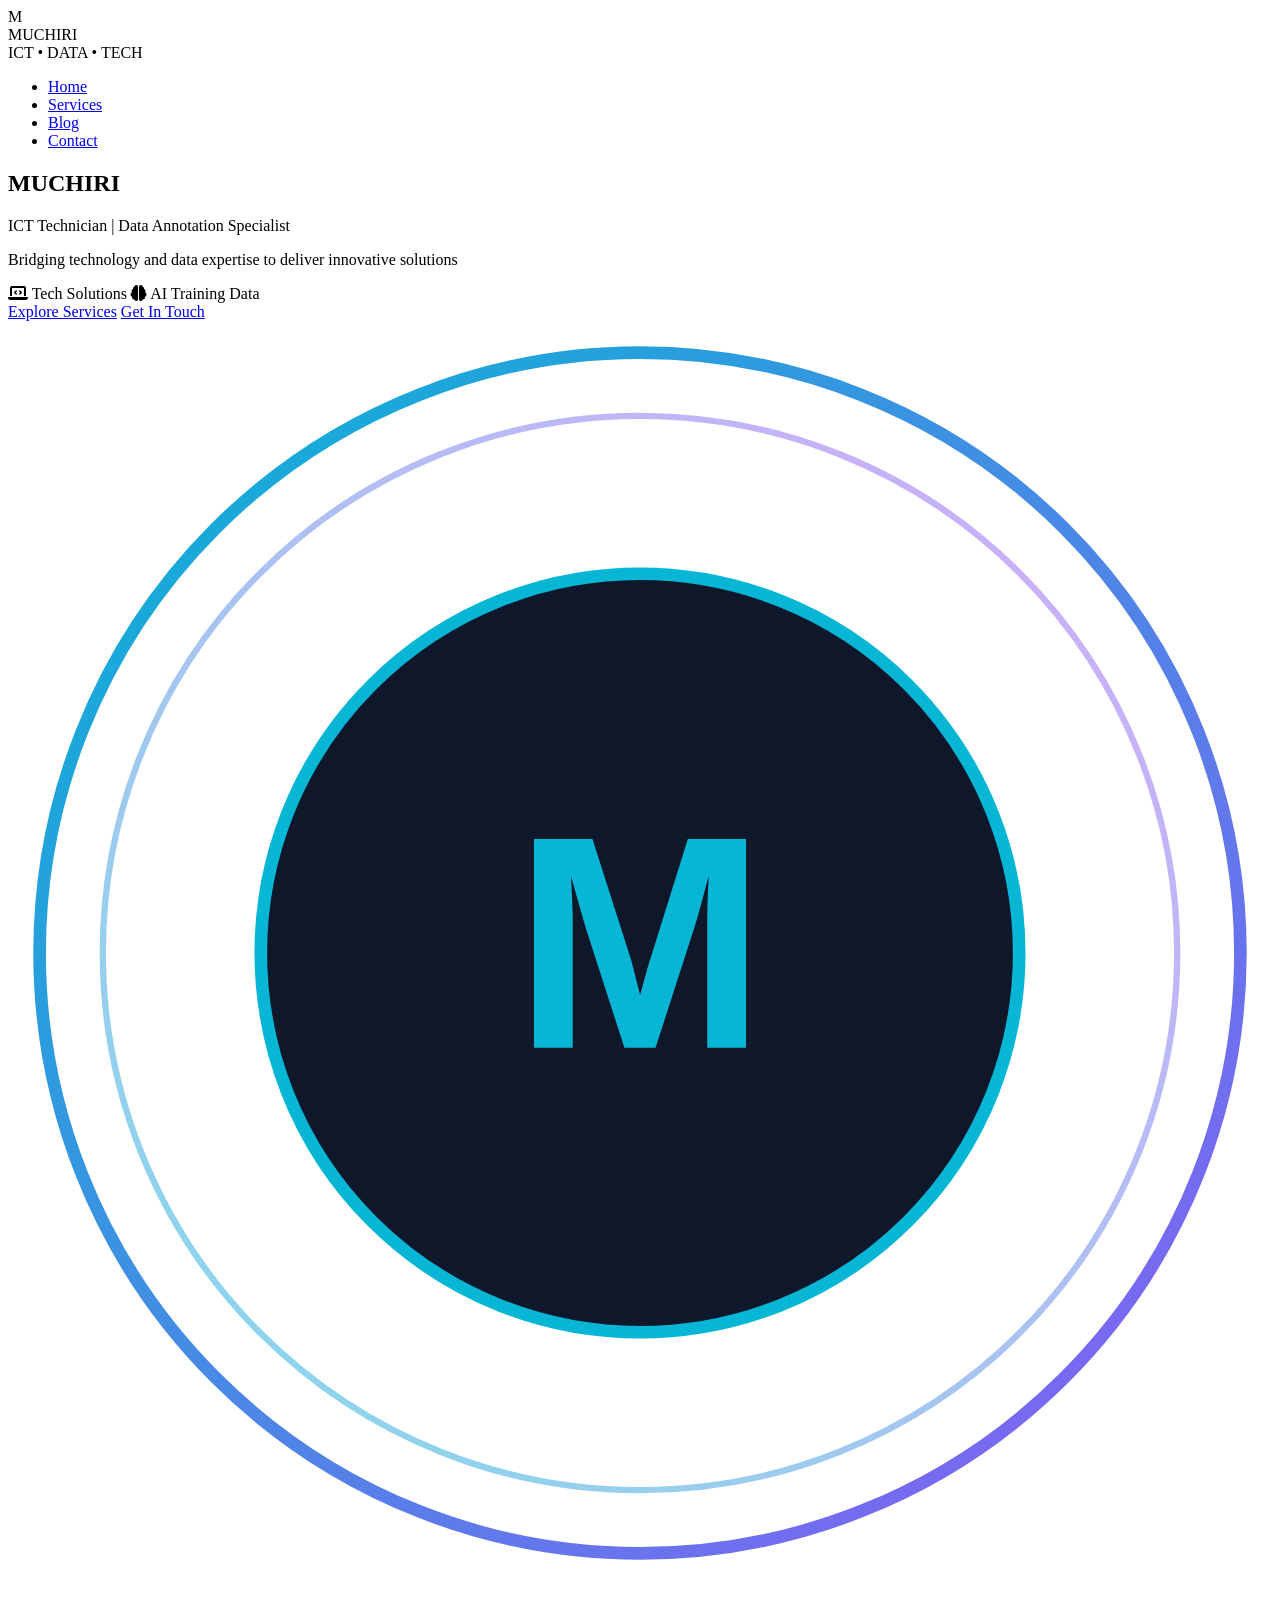
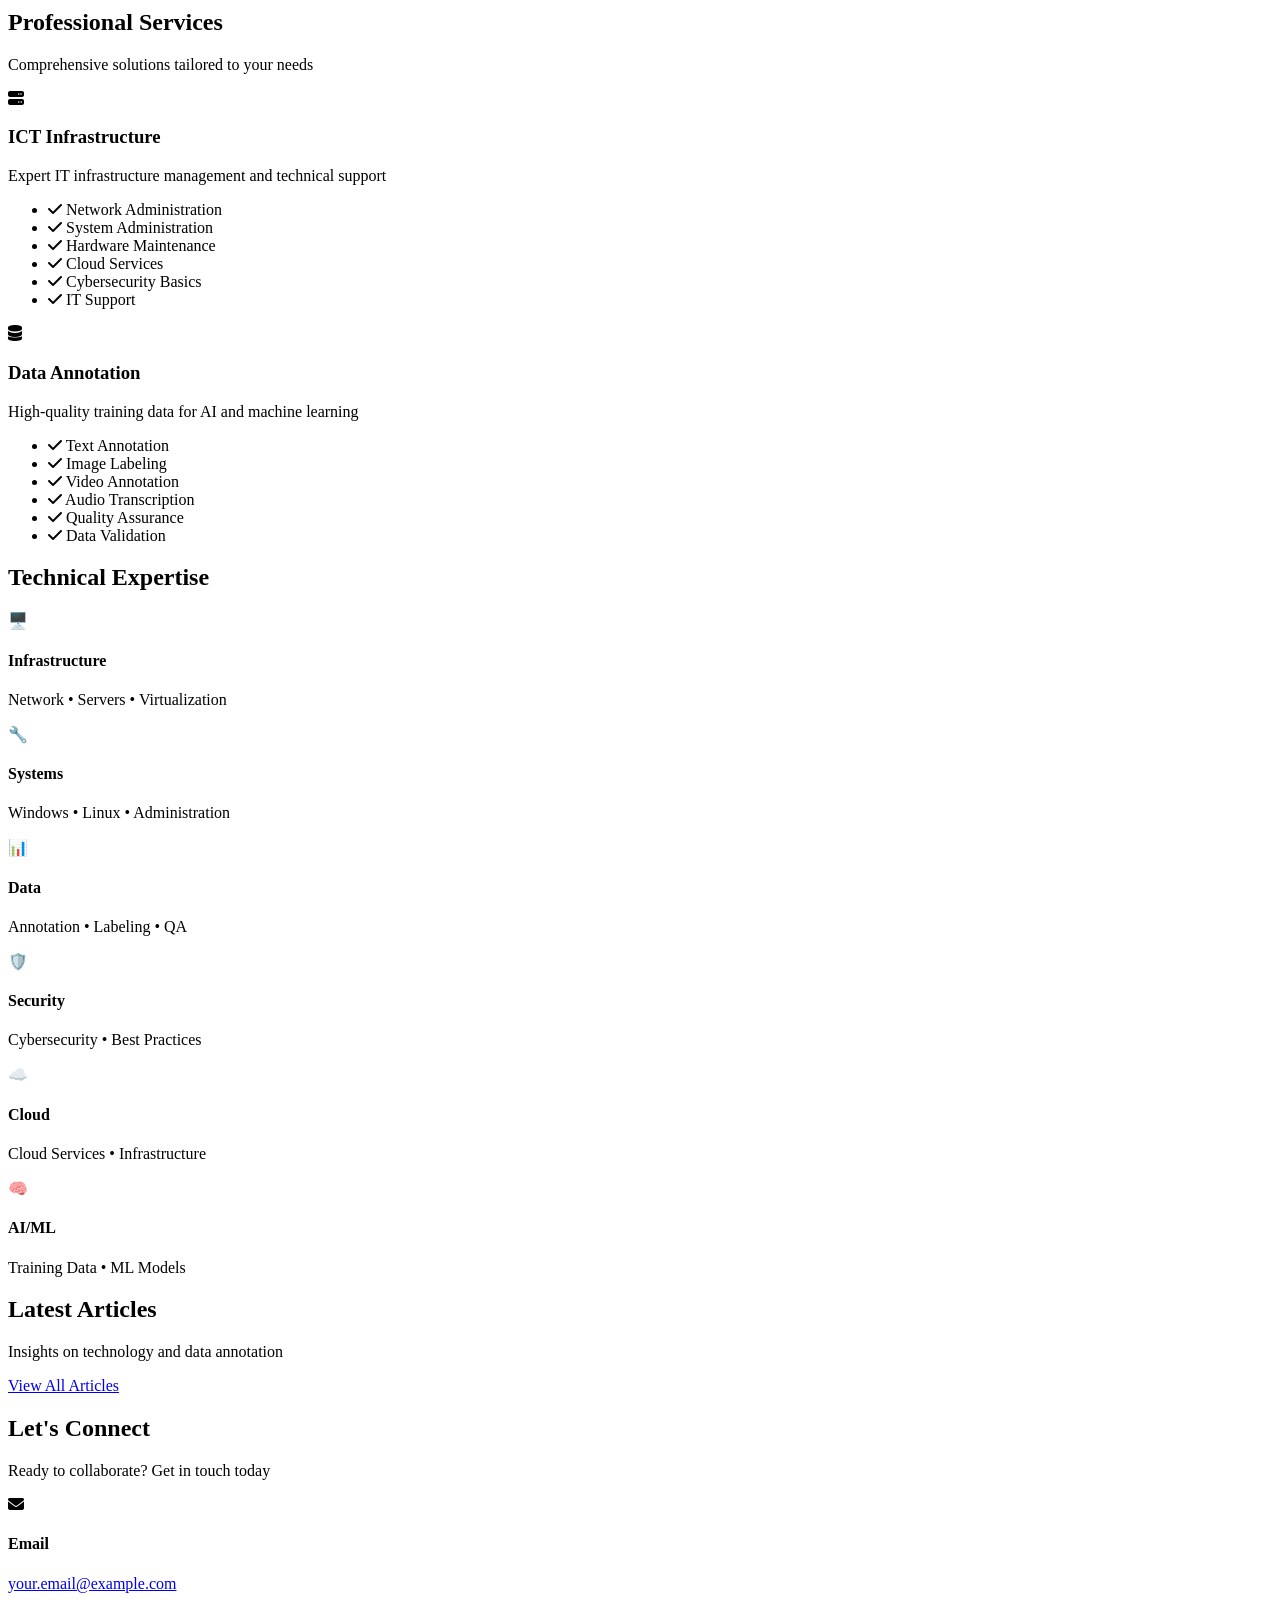
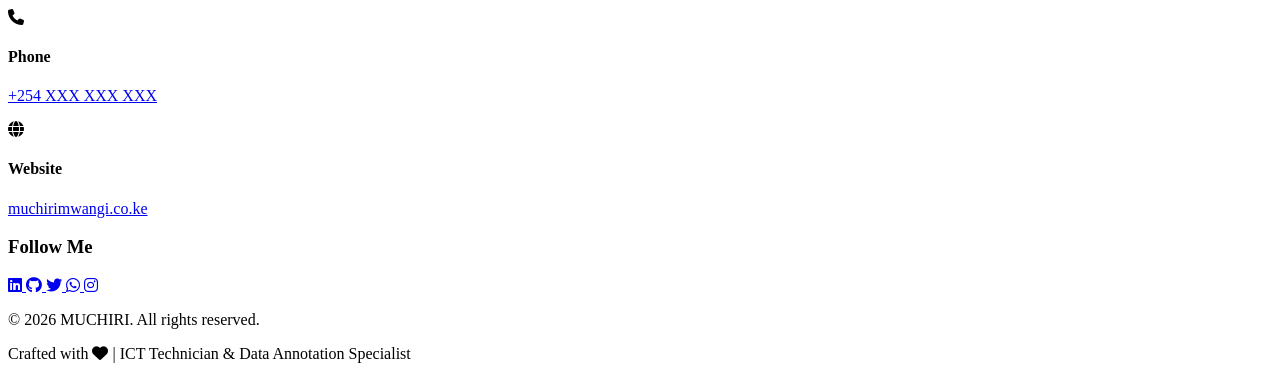
==== commit e461ec7d: "fix: Update file paths for GitHub Pages subdirectory" ====
--- a/index.html
+++ b/index.html
@@ -4,7 +4,7 @@
     <meta charset="UTF-8">
     <meta name="viewport" content="width=device-width, initial-scale=1.0">
     <title>MUCHIRI - ICT Technician & Data Annotation Specialist</title>
-    <link rel="stylesheet" href="css/styles.css">
+    <link rel="stylesheet" href="/Portfolio/css/styles.css">
     <link rel="stylesheet" href="https://cdnjs.cloudflare.com/ajax/libs/font-awesome/6.4.0/css/all.min.css">
 </head>
 <body>
@@ -168,7 +168,7 @@
             </div>
             
             <div class="blog-cta">
-                <a href="blog.html" class="btn btn-primary">View All Articles</a>
+                <a href="/Portfolio/blog.html" class="btn btn-primary">View All Articles</a>
             </div>
         </div>
     </section>
@@ -228,7 +228,7 @@
         </div>
     </footer>
 
-    <script src="js/script.js"></script>
-    <script src="js/blog.js"></script>
+    <script src="/Portfolio/js/script.js"></script>
+    <script src="/Portfolio/js/blog.js"></script>
 </body>
 </html>
